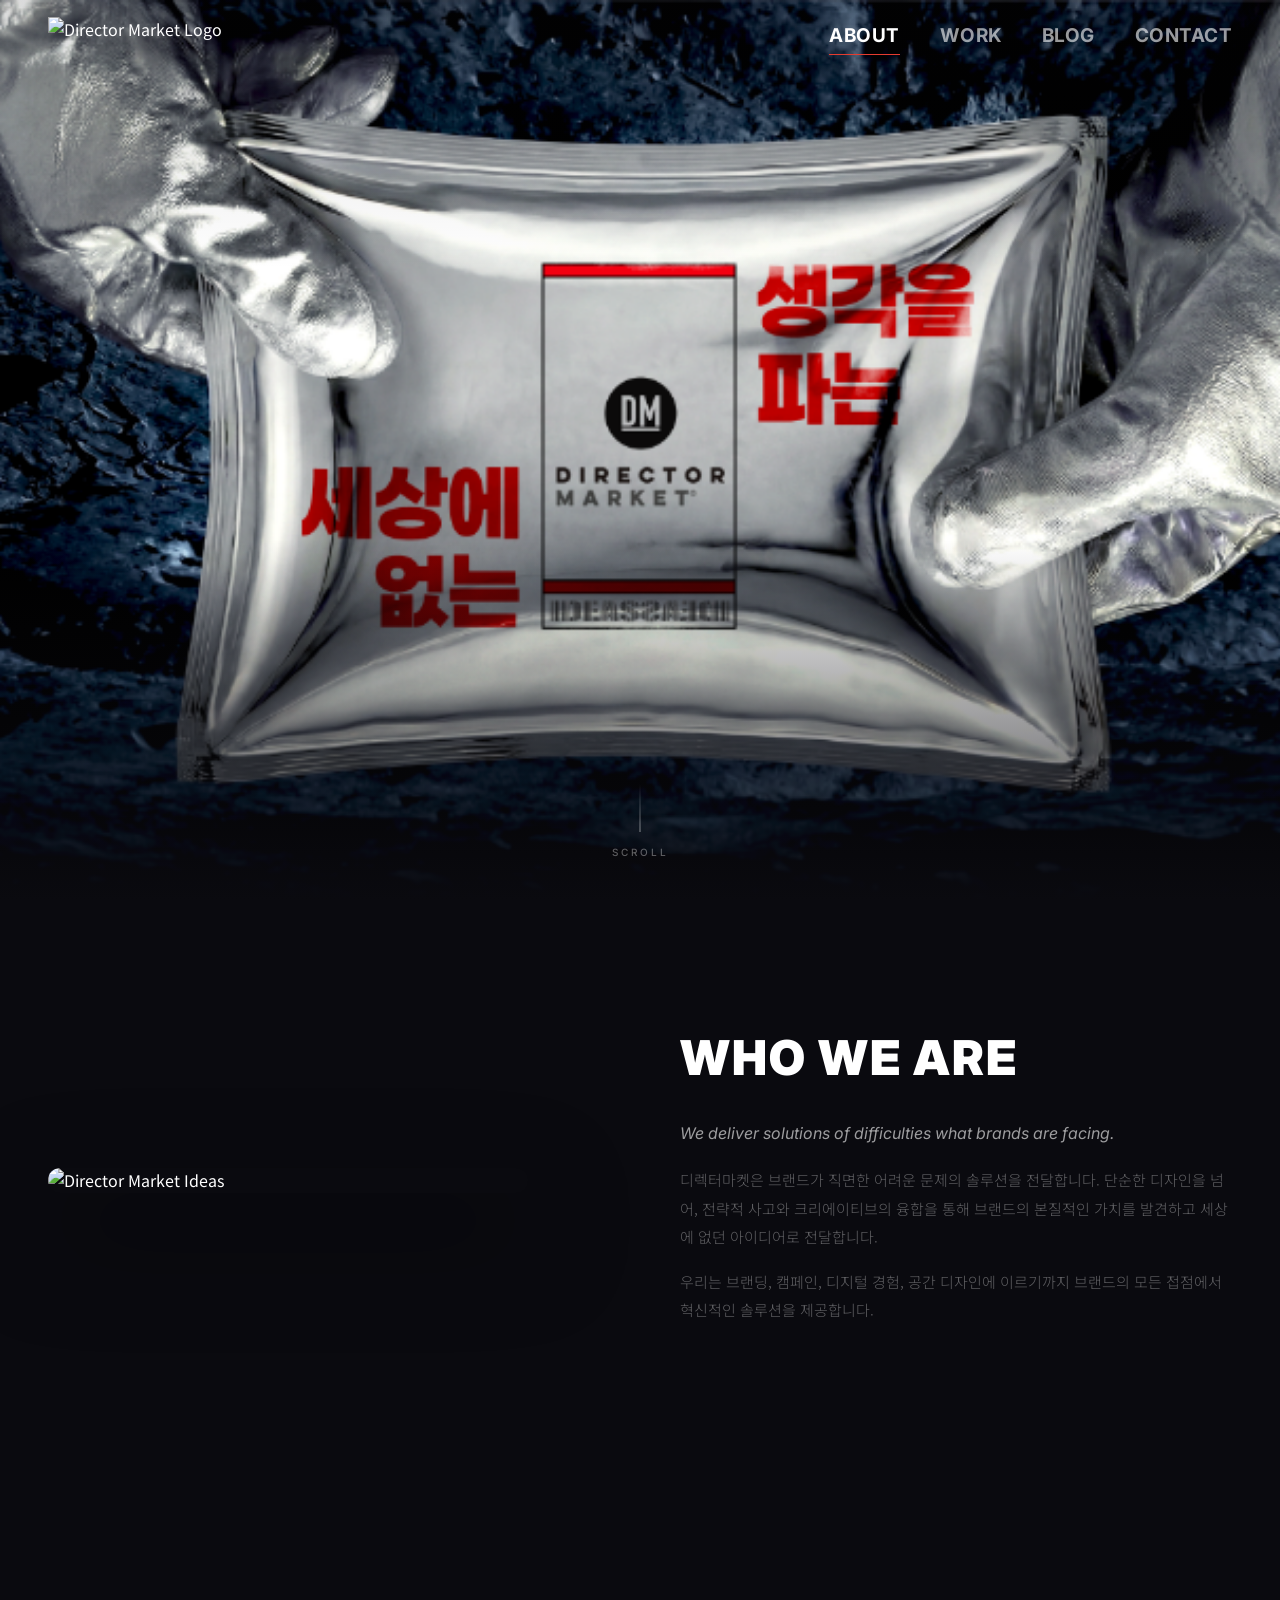
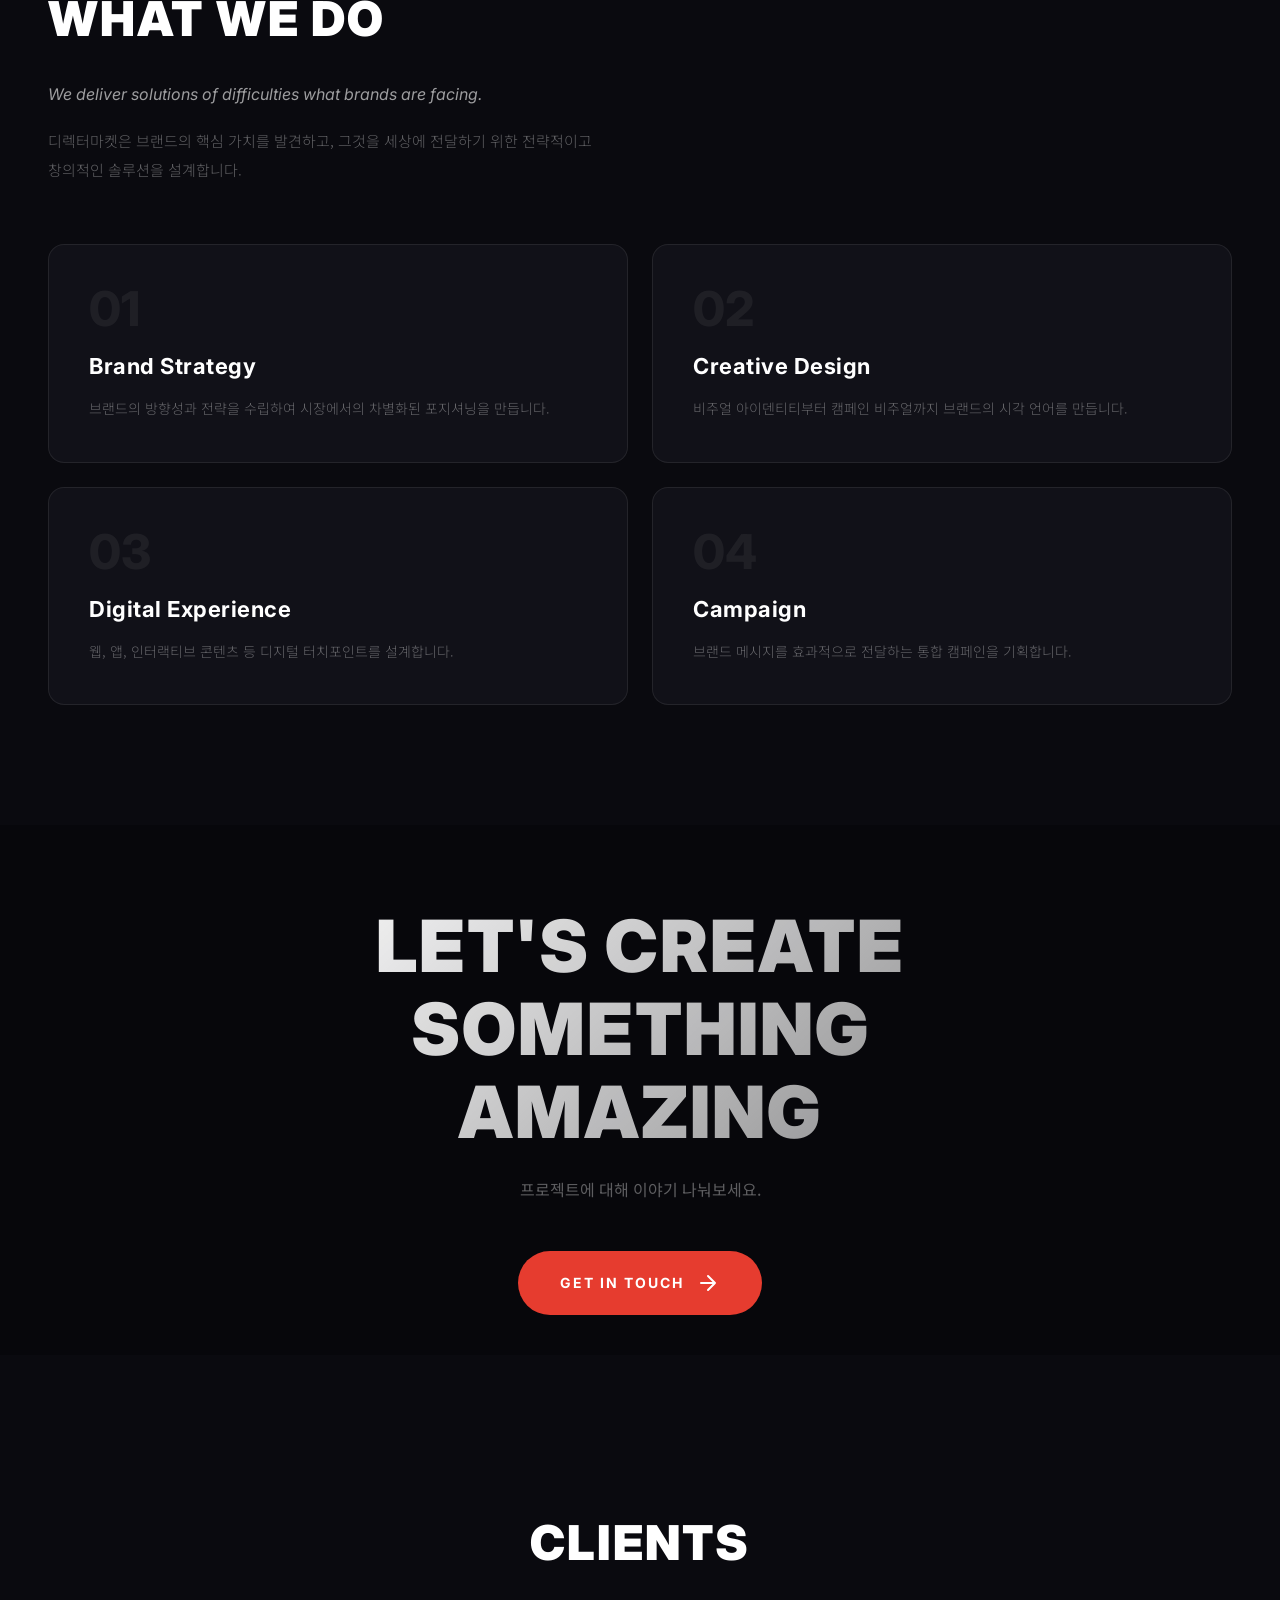
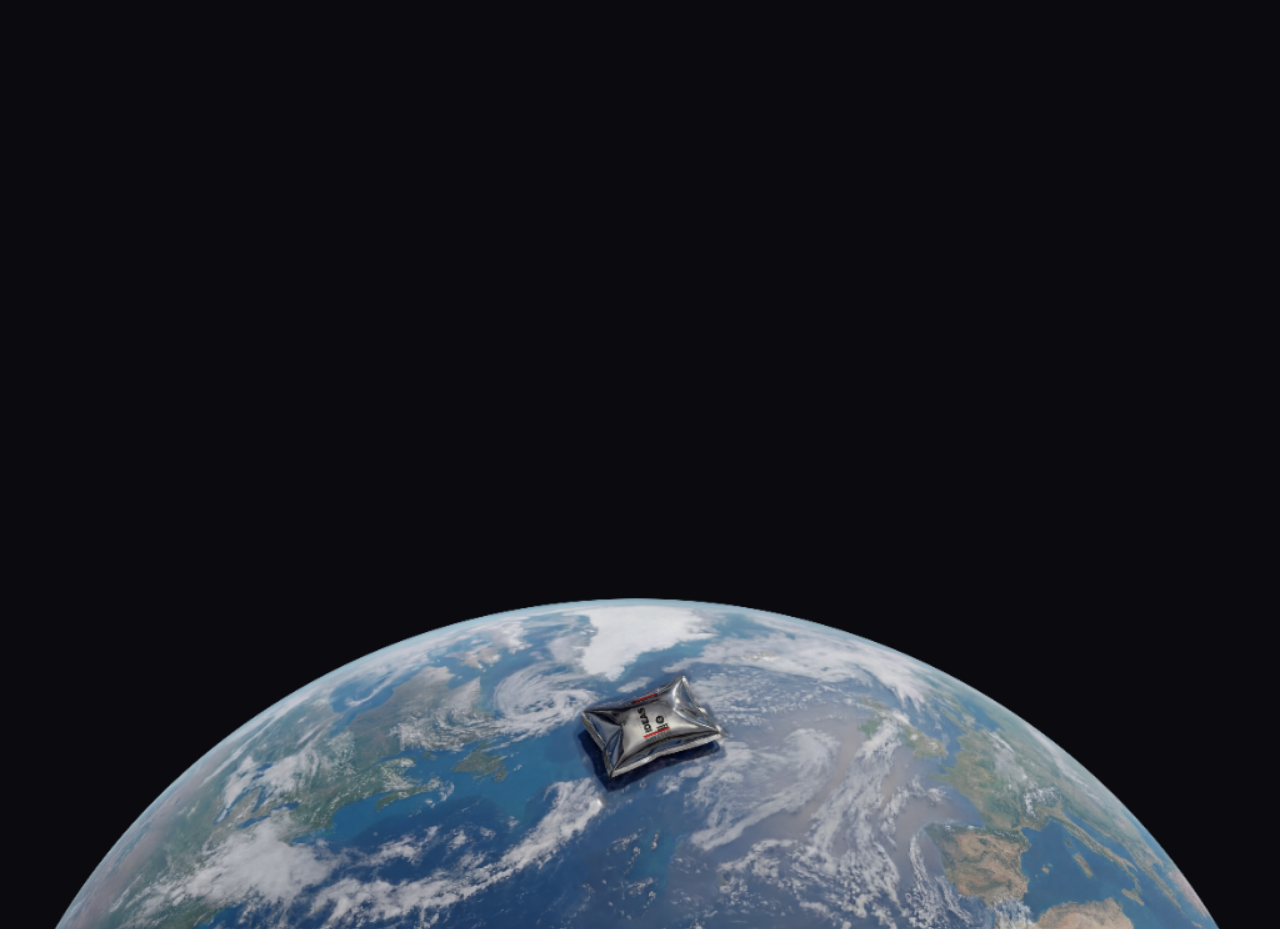
==== index.html @ 4e3499e6 "CLIENTS: 새 로고 세트 25개로 교체 (투명 PNG) 전달받은 5x5 그리드 컴포지트 이미지를 개별 투명 PNG 25장으로 분리해서 img/clients/v2/ 에 추가. " ====
<!DOCTYPE html>
<html lang="ko">

<head>
    <meta charset="UTF-8">
    <meta name="viewport" content="width=device-width, initial-scale=1.0">
    <title>DIRECTOR MARKET — 세상에 없는 생각을 파는 곳</title>
    <meta name="description"
        content="디렉터마켓은 브랜드가 직면한 어려운 문제의 솔루션을 전달합니다. We deliver solutions of difficulties what brands are facing.">
    <link rel="preconnect" href="https://fonts.googleapis.com">
    <link rel="preconnect" href="https://fonts.gstatic.com" crossorigin>
    <link
        href="https://fonts.googleapis.com/css2?family=Inter:wght@300;400;500;600;700;800;900&family=Noto+Sans+KR:wght@300;400;500;600;700;800;900&display=swap"
        rel="stylesheet">
    <link rel="stylesheet" href="style.css?v=1.1">
</head>

<body>

    <!-- Navigation -->
    <nav class="nav" id="nav">
        <div class="nav-inner">
            <a href="index.html" class="nav-logo">
                <img src="img/logo_white.png" alt="Director Market Logo" class="nav-logo-img">
            </a>
            <div class="nav-links">
                <a href="index.html#hero" class="nav-link active">ABOUT</a>
                <a href="work.html" class="nav-link">WORK</a>
                <a href="index.html#blog" class="nav-link">BLOG</a>
                <a href="contact.html" class="nav-link cta-link">CONTACT</a>
            </div>
        </div>
    </nav>



    <!-- Hero Section -->
    <section class="hero" id="hero">
        <div class="hero-bg">
            <img src="img/hero-bg.png" alt="Director Market KV" class="hero-img">
        </div>
        <div class="hero-overlay"></div>
        <div class="hero-scroll-indicator">
            <div class="scroll-line"></div>
            <span class="scroll-text">SCROLL</span>
        </div>
    </section>

    <!-- WHO WE ARE Section -->
    <section class="section section-about" id="about">
        <div class="about-grid">
            <div class="about-visual" data-aos="fade-right">
                <img src="img/idea-planet.jpeg" alt="Director Market Ideas" class="about-img floating">
            </div>
            <div class="about-content" data-aos="fade-left">
                <h2 class="section-title">WHO WE ARE</h2>
                <p class="section-lead">We deliver solutions of difficulties what brands are facing.</p>
                <p class="section-body">
                    디렉터마켓은 브랜드가 직면한 어려운 문제의 솔루션을 전달합니다.
                    단순한 디자인을 넘어, 전략적 사고와 크리에이티브의 융합을 통해
                    브랜드의 본질적인 가치를 발견하고 세상에 없던 아이디어로 전달합니다.
                </p>
                <p class="section-body">
                    우리는 브랜딩, 캠페인, 디지털 경험, 공간 디자인에 이르기까지
                    브랜드의 모든 접점에서 혁신적인 솔루션을 제공합니다.
                </p>
            </div>
        </div>
    </section>

    <!-- WHAT WE DO Section -->
    <section class="section section-services" id="works">
        <div class="services-container">
            <h2 class="section-title" data-aos="fade-up">WHAT WE DO</h2>
            <p class="section-lead" data-aos="fade-up" data-aos-delay="100">We deliver solutions of difficulties what
                brands are facing.</p>
            <p class="section-body" data-aos="fade-up" data-aos-delay="200">
                디렉터마켓은 브랜드의 핵심 가치를 발견하고, 그것을 세상에 전달하기 위한
                전략적이고 창의적인 솔루션을 설계합니다.
            </p>

            <div class="services-grid" data-aos="fade-up" data-aos-delay="300">
                <div class="service-card">
                    <div class="service-number">01</div>
                    <h3 class="service-title">Brand Strategy</h3>
                    <p class="service-desc">브랜드의 방향성과 전략을 수립하여 시장에서의 차별화된 포지셔닝을 만듭니다.</p>
                </div>
                <div class="service-card">
                    <div class="service-number">02</div>
                    <h3 class="service-title">Creative Design</h3>
                    <p class="service-desc">비주얼 아이덴티티부터 캠페인 비주얼까지 브랜드의 시각 언어를 만듭니다.</p>
                </div>
                <div class="service-card">
                    <div class="service-number">03</div>
                    <h3 class="service-title">Digital Experience</h3>
                    <p class="service-desc">웹, 앱, 인터랙티브 콘텐츠 등 디지털 터치포인트를 설계합니다.</p>
                </div>
                <div class="service-card">
                    <div class="service-number">04</div>
                    <h3 class="service-title">Campaign</h3>
                    <p class="service-desc">브랜드 메시지를 효과적으로 전달하는 통합 캠페인을 기획합니다.</p>
                </div>
            </div>
        </div>
    </section>

    <!-- Contact Section -->
    <section class="section section-contact" id="contact">
        <div class="contact-container" data-aos="fade-up">
            <h2 class="contact-title">LET'S CREATE<br>SOMETHING<br>AMAZING</h2>
            <p class="contact-desc">프로젝트에 대해 이야기 나눠보세요.</p>
            <a href="mailto:hello@directormarket.com" class="contact-btn">
                <span>GET IN TOUCH</span>
                <svg width="24" height="24" viewBox="0 0 24 24" fill="none">
                    <path d="M5 12H19M19 12L12 5M19 12L12 19" stroke="currentColor" stroke-width="2"
                        stroke-linecap="round" stroke-linejoin="round" />
                </svg>
            </a>
        </div>
    </section>

    <!-- CLIENTS Section -->
    <section class="section section-clients" id="clients">
        <div class="clients-container">
            <h2 class="section-title" data-aos="fade-up">CLIENTS</h2>
            <div class="clients-floating-wrap">
                <!-- Row 1 -->
                <div class="client-logo-float logo-gov-kr" data-parallax="0.1"><img src="img/clients/v2/gov-kr.png" alt="대한민국정부"></div>
                <div class="client-logo-float logo-kumho" data-parallax="0.15"><img src="img/clients/v2/kumho.png" alt="KUMHO TIRE"></div>
                <div class="client-logo-float logo-yuhan" data-parallax="0.08"><img src="img/clients/v2/yuhan.png" alt="유한양행"></div>
                <div class="client-logo-float logo-gyeonggi" data-parallax="0.12"><img src="img/clients/v2/gyeonggi.png" alt="경기도"></div>
                <div class="client-logo-float logo-siheung" data-parallax="0.13"><img src="img/clients/v2/siheung.png" alt="시흥"></div>

                <!-- Row 2 -->
                <div class="client-logo-float logo-whiteora" data-parallax="0.12"><img src="img/clients/v2/whiteora.png" alt="whiteORA"></div>
                <div class="client-logo-float logo-hyundai" data-parallax="0.2"><img src="img/clients/v2/hyundai.png" alt="HYUNDAI"></div>
                <div class="client-logo-float logo-shinhan" data-parallax="0.05"><img src="img/clients/v2/shinhan.png" alt="신한카드"></div>
                <div class="client-logo-float logo-kt" data-parallax="0.11"><img src="img/clients/v2/kt.png" alt="kt"></div>
                <div class="client-logo-float logo-unicef" data-parallax="0.1"><img src="img/clients/v2/unicef.png" alt="unicef"></div>

                <!-- Row 3 -->
                <div class="client-logo-float logo-samsung" data-parallax="0.12"><img src="img/clients/v2/samsung.png" alt="SAMSUNG"></div>
                <div class="client-logo-float logo-cgv" data-parallax="0.14"><img src="img/clients/v2/cgv.png" alt="CGV"></div>
                <div class="client-logo-float logo-hancom" data-parallax="0.15"><img src="img/clients/v2/hancom.png" alt="HANCOM"></div>
                <div class="client-logo-float logo-incheon" data-parallax="0.15"><img src="img/clients/v2/incheon.png" alt="인천광역시"></div>
                <div class="client-logo-float logo-kb" data-parallax="0.07"><img src="img/clients/v2/kb.png" alt="KB Kookmin Card"></div>

                <!-- Row 4 -->
                <div class="client-logo-float logo-cocacola" data-parallax="0.1"><img src="img/clients/v2/cocacola.png" alt="Coca-Cola"></div>
                <div class="client-logo-float logo-donggubat" data-parallax="0.13"><img src="img/clients/v2/donggubat.png" alt="동구밭"></div>
                <div class="client-logo-float logo-lineagem" data-parallax="0.12"><img src="img/clients/v2/lineagem.png" alt="Lineage M"></div>
                <div class="client-logo-float logo-asiana" data-parallax="0.18"><img src="img/clients/v2/asiana.png" alt="ASIANA AIRLINES"></div>
                <div class="client-logo-float logo-skt" data-parallax="0.16"><img src="img/clients/v2/sktelecom.png" alt="SK telecom"></div>

                <!-- Row 5 -->
                <div class="client-logo-float logo-kobaco" data-parallax="0.09"><img src="img/clients/v2/kobaco.png" alt="kobaco"></div>
                <div class="client-logo-float logo-laneige" data-parallax="0.05"><img src="img/clients/v2/laneige.png" alt="LANEIGE"></div>
                <div class="client-logo-float logo-ahc" data-parallax="0.1"><img src="img/clients/v2/ahc.png" alt="AHC"></div>
                <div class="client-logo-float logo-pyeongchang" data-parallax="0.15"><img src="img/clients/v2/pyeongchang.png" alt="PyeongChang 2018"></div>
                <div class="client-logo-float logo-iseoulu" data-parallax="0.1"><img src="img/clients/v2/iseoulu.png" alt="I SEOUL U"></div>
            </div>
        </div>
    </section>

    <!-- Bottom Visual Section -->
    <section class="section section-bottom-visual">
        <div class="bottom-visual-container">
            <img src="img/earth-pack.png" alt="Earth Pack" class="bottom-visual-img" data-aos="fade-up">
        </div>
    </section>

    <script src="app.js"></script>
</body>

</html>
---- style.css ----
/* =========================================
   DIRECTOR MARKET — Dark Cosmic Theme
   ========================================= */

/* Use Vitro Core font (System + CDN fallback) */
@font-face {
    font-family: 'Vitro Core';
    src: url('https://cdn.jsdelivr.net/gh/projectnoonnu/noonfonts_20-10-21@1.0/Vitro_core.woff') format('woff');
    font-weight: normal;
    font-style: normal;
}

/* --- Reset & Base --- */
*,
*::before,
*::after {
    margin: 0;
    padding: 0;
    box-sizing: border-box;
}

:root {
    --color-bg: #0a0a0f;
    --color-bg-deep: #050508;
    --color-surface: #111118;
    --color-surface-alt: #1a1a24;
    --color-text: #ffffff;
    --color-text-muted: rgba(255, 255, 255, 0.6);
    --color-text-dim: rgba(255, 255, 255, 0.35);
    --color-accent: #e63c2f;
    --color-accent-light: #ff5545;
    --color-border: rgba(255, 255, 255, 0.08);
    --font-en: 'Inter', -apple-system, sans-serif;
    --font-ko: 'Noto Sans KR', -apple-system, sans-serif;
    --font-vitro: 'Vitro Core', 'VITRO CORE', '비트로 코어', sans-serif;
    --ease-out: cubic-bezier(0.16, 1, 0.3, 1);
    --ease-smooth: cubic-bezier(0.4, 0, 0.2, 1);
}

html {
    scroll-behavior: smooth;
    font-size: 16px;
    -webkit-font-smoothing: antialiased;
    -moz-osx-font-smoothing: grayscale;
}

body {
    font-family: var(--font-ko);
    background: var(--color-bg);
    /* Restored original background color */
    color: var(--color-text);
    overflow-x: hidden;
    overscroll-behavior: none;
    line-height: 1.6;
}

.solar-system-base-bg {
    position: fixed;
    inset: 0;
    background: var(--color-bg);
    z-index: 1;
    /* Lowest background layer */
    pointer-events: none;
}

a {
    color: inherit;
    text-decoration: none;
}

img {
    max-width: 100%;
    display: block;
}

/* --- Navigation --- */
.nav {
    position: fixed;
    top: 0;
    left: 0;
    right: 0;
    z-index: 1000;
    padding: 0 48px;
    height: 72px;
    display: flex;
    align-items: center;
    transition: background 0.4s var(--ease-smooth), backdrop-filter 0.4s;
}

.nav.scrolled {
    background: transparent;
    backdrop-filter: none;
    -webkit-backdrop-filter: none;
    border-bottom: none;
}

.nav-inner {
    display: flex;
    align-items: center;
    justify-content: space-between;
    width: 100%;
    max-width: 1440px;
    margin: 0 auto;
}

.nav-logo {
    display: flex;
    align-items: center;
    gap: 10px;
    z-index: 10;
}

.nav-logo-img {
    height: 38px;
    width: auto;
}

/* --- Logo Shared Styles --- */
.logo {
    display: flex;
    flex-direction: column;
    /* Vertical stack for centering */
    align-items: center;
    gap: 16px;
    text-decoration: none;
    color: white !important;
}

.logo-circle {
    width: 32px;
    height: 32px;
    border: 2px solid #ffffff;
    border-radius: 50%;
    display: flex;
    align-items: center;
    justify-content: center;
    font-family: var(--font-en);
    font-weight: 900;
    font-size: 14px;
    line-height: 1;
}

.logo-text {
    display: flex;
    flex-direction: column;
    align-items: center;
    /* Center lines within columns */
    justify-content: center;
    line-height: 1.1;
    text-align: center;
    /* Ensure text alignment is centered */
}

.logo-line {
    font-family: var(--font-en);
    font-weight: 900;
    font-size: 14px;
    letter-spacing: 1px;
    text-transform: uppercase;
}

.nav-links {
    display: flex;
    align-items: center;
    gap: 40px;
}

.nav-link {
    font-family: 'Termina', var(--font-en);
    font-weight: 700;
    font-size: 19px;
    letter-spacing: 0.5px;
    color: var(--color-text-muted);
    transition: color 0.3s;
    position: relative;
    z-index: 10;
}

.nav-link:hover,
.nav-link.active {
    color: var(--color-text);
}

.nav-link::after {
    content: '';
    position: absolute;
    bottom: -4px;
    left: 0;
    width: 0;
    height: 1px;
    background: var(--color-accent);
    transition: width 0.3s var(--ease-out);
}

.nav-link:hover::after,
.nav-link.active::after {
    width: 100%;
}

/* cta-link styling */
.nav-link.cta-link:hover {
    color: var(--color-accent-light);
}



.nav-lang {
    font-family: var(--font-ko);
    font-size: 13px;
    color: var(--color-text-dim);
    background: rgba(255, 255, 255, 0.06);
    border: 1px solid rgba(255, 255, 255, 0.1);
    padding: 6px 14px;
    border-radius: 100px;
    cursor: pointer;
    transition: all 0.3s;
}

.nav-lang:hover {
    background: rgba(255, 255, 255, 0.1);
    color: var(--color-text);
}

.nav-hamburger {
    display: none;
    flex-direction: column;
    gap: 5px;
    background: none;
    border: none;
    cursor: pointer;
    z-index: 10;
    padding: 4px;
}

.nav-hamburger span {
    width: 24px;
    height: 2px;
    background: white;
    transition: all 0.3s;
    border-radius: 2px;
}

.mobile-menu {
    display: none;
    position: fixed;
    top: 0;
    left: 0;
    right: 0;
    bottom: 0;
    background: rgba(10, 10, 15, 0.96);
    z-index: 999;
    flex-direction: column;
    justify-content: center;
    align-items: center;
    gap: 40px;
    opacity: 0;
    pointer-events: none;
    transition: opacity 0.4s;
}

.mobile-menu.active {
    opacity: 1;
    pointer-events: all;
}

.mobile-link {
    font-family: var(--font-en);
    font-size: 32px;
    font-weight: 600;
    letter-spacing: 2px;
    color: var(--color-text-muted);
    transition: color 0.3s;
}

.mobile-link:hover {
    color: var(--color-accent);
}

/* --- Hero Section --- */
.hero {
    position: relative;
    z-index: 10;
    width: 100%;
    height: 100vh;
    min-height: 700px;
    display: flex;
    align-items: center;
    justify-content: center;
    overflow: hidden;
}

.hero-bg {
    position: absolute;
    inset: 0;
    z-index: 1;
}

.hero-img {
    width: 100%;
    height: 100%;
    object-fit: cover;
    object-position: center;
}

.hero-overlay {
    position: absolute;
    inset: 0;
    z-index: 2;
    background: linear-gradient(180deg,
            rgba(10, 10, 15, 0.15) 0%,
            rgba(10, 10, 15, 0.0) 30%,
            rgba(10, 10, 15, 0.0) 60%,
            rgba(10, 10, 15, 0.6) 90%,
            rgba(10, 10, 15, 1) 100%);
}

.hero-content {
    position: relative;
    z-index: 10;
    z-index: 3;
    text-align: center;
    padding: 0 24px;
}

.hero-tagline {
    display: flex;
    flex-direction: column;
    align-items: center;
    gap: 8px;
}

.hero-tag-row {
    display: flex;
    align-items: center;
    gap: 16px;
}

.hero-ko {
    font-family: var(--font-ko);
    font-weight: 900;
    color: white;
    text-shadow: 0 2px 40px rgba(0, 0, 0, 0.5);
}

.hero-ko-large {
    font-size: clamp(48px, 8vw, 96px);
    letter-spacing: -2px;
}

.hero-vertical-text {
    display: flex;
    flex-direction: column;
    align-items: center;
    gap: 2px;
}

.hero-label {
    font-family: var(--font-en);
    font-size: 9px;
    font-weight: 600;
    letter-spacing: 4px;
    color: var(--color-accent);
    text-transform: uppercase;
}

.hero-en-large {
    font-family: var(--font-en);
    font-weight: 900;
    font-size: clamp(32px, 5vw, 64px);
    letter-spacing: 4px;
    color: white;
    line-height: 1;
}

.hero-brand-box {
    display: flex;
    flex-direction: column;
    align-items: center;
    padding: 8px 16px;
    border: 1px solid rgba(255, 255, 255, 0.2);
    border-radius: 4px;
    gap: 2px;
}

.hero-brand-dm {
    font-family: var(--font-en);
    font-weight: 900;
    font-size: 16px;
    color: var(--color-accent);
}

.hero-brand-sub {
    font-family: var(--font-en);
    font-weight: 500;
    font-size: 8px;
    letter-spacing: 4px;
    color: var(--color-text-dim);
}

.hero-brand-name {
    font-family: var(--font-en);
    font-weight: 700;
    font-size: 10px;
    letter-spacing: 3px;
    color: var(--color-text-muted);
}

.hero-scroll-indicator {
    position: absolute;
    bottom: 40px;
    left: 50%;
    transform: translateX(-50%);
    z-index: 3;
    display: flex;
    flex-direction: column;
    align-items: center;
    gap: 12px;
}

.scroll-line {
    width: 1px;
    height: 48px;
    background: linear-gradient(180deg, transparent, rgba(255, 255, 255, 0.5));
    animation: scrollPulse 2s infinite;
}

@keyframes scrollPulse {

    0%,
    100% {
        opacity: 0.3;
        transform: scaleY(0.7);
    }

    50% {
        opacity: 1;
        transform: scaleY(1);
    }
}

.scroll-text {
    font-family: var(--font-en);
    font-size: 10px;
    font-weight: 500;
    letter-spacing: 3px;
    color: var(--color-text-dim);
}

/* --- Sections Common --- */
.section {
    position: relative;
    z-index: 10;
    padding: 120px 48px;
    z-index: 10;
    /* Content layer */
}

.section-title {
    font-family: var(--font-en);
    font-weight: 900;
    font-size: clamp(32px, 4vw, 48px);
    letter-spacing: 2px;
    margin-bottom: 24px;
    color: white;
}

.section-lead {
    font-family: var(--font-en);
    font-weight: 400;
    font-size: 16px;
    color: var(--color-text-muted);
    margin-bottom: 20px;
    font-style: italic;
}

.section-body {
    font-family: var(--font-ko);
    font-weight: 300;
    font-size: 15px;
    color: var(--color-text-dim);
    line-height: 1.9;
    max-width: 560px;
    margin-bottom: 16px;
}

/* --- About Section --- */
.section-about {
    background: transparent;
    overflow: hidden;
}

.about-grid {
    max-width: 1200px;
    margin: 0 auto;
    display: grid;
    grid-template-columns: 1fr 1fr;
    gap: 80px;
    align-items: center;
}

.about-visual {
    position: relative;
    z-index: 10;
}

.about-img {
    width: 100%;
    max-width: 480px;
    border-radius: 12px;
    box-shadow: 0 40px 100px rgba(0, 0, 0, 0.6);
}

.floating {
    animation: float 6s ease-in-out infinite;
}

@keyframes float {

    0%,
    100% {
        transform: translateY(0px) rotate(0deg);
    }

    50% {
        transform: translateY(-20px) rotate(1deg);
    }
}

/* --- Contact Page Specific --- */
@keyframes zero-gravity {
    0% {
        transform: translate(0, 0) rotate(0deg);
    }

    25% {
        transform: translate(-4px, -12px) rotate(-4deg);
    }

    50% {
        transform: translate(3px, 8px) rotate(3deg);
    }

    75% {
        transform: translate(-2px, -6px) rotate(-2deg);
    }

    100% {
        transform: translate(6px, 4px) rotate(2deg);
    }
}

.contact-main-title {
    font-family: 'Inter', sans-serif;
    font-weight: 900;
    font-size: clamp(21.6px, 3.6vw, 37.8px);
    /* 10% reduced from base */
    letter-spacing: clamp(4.5px, 0.9vw, 13.5px);
    /* 50% reduced from previous clamp(9px, 1.8vw, 27px) */
    color: #ffffff;
    text-transform: uppercase;
    user-select: none;
    text-indent: 6.75px;
    /* 50% reduced from previous 13.5px */
    display: inline-flex;
    justify-content: center;
    align-items: center;
    gap: 0;
}

.contact-main-title span {
    display: inline-block;
    animation-name: zero-gravity;
    animation-duration: 6s;
    animation-timing-function: ease-in-out;
    animation-iteration-count: infinite;
    animation-direction: alternate;
}

.map-iframe {
    width: 100%;
    height: 100%;
    border: 0;
    filter: invert(90%) hue-rotate(180deg) brightness(0.8) contrast(1.2);
    border-radius: 12px;
}

/* --- Services Section --- */
.section-services {
    background: transparent;
}

.services-container {
    max-width: 1200px;
    margin: 0 auto;
}

.services-grid {
    display: grid;
    grid-template-columns: repeat(2, 1fr);
    gap: 24px;
    margin-top: 60px;
}

.service-card {
    background: var(--color-surface);
    border: 1px solid var(--color-border);
    border-radius: 16px;
    padding: 40px;
    transition: all 0.4s var(--ease-out);
    position: relative;
    z-index: 10;
    overflow: hidden;
}

.service-card::before {
    content: '';
    position: absolute;
    top: 0;
    left: 0;
    width: 4px;
    height: 0;
    background: var(--color-accent);
    transition: height 0.4s var(--ease-out);
    border-radius: 0 0 4px 0;
}

.service-card:hover {
    border-color: rgba(230, 60, 47, 0.3);
    transform: translateY(-4px);
    box-shadow: 0 20px 60px rgba(0, 0, 0, 0.4);
}

.service-card:hover::before {
    height: 100%;
}

.service-number {
    font-family: var(--font-en);
    font-weight: 800;
    font-size: 48px;
    color: rgba(255, 255, 255, 0.06);
    margin-bottom: 16px;
    line-height: 1;
}

.service-title {
    font-family: var(--font-en);
    font-weight: 700;
    font-size: 22px;
    letter-spacing: 0.5px;
    margin-bottom: 12px;
    color: white;
}

.service-desc {
    font-family: var(--font-ko);
    font-weight: 300;
    font-size: 14px;
    color: var(--color-text-dim);
    line-height: 1.8;
}

/* --- Clients Section --- */
.section-clients {
    background: transparent;
    text-align: center;
    padding-top: 150px;
    padding-bottom: 0;
    margin-bottom: -350px;
    position: relative;
    z-index: 20;
    overflow: visible; /* 하단 구석 로고들이 잘리지 않도록 visible로 변경 */
}


.clients-container {
    width: 100%;
    max-width: 100%; /* 화면 전체 너비 사용 */
    margin: 0 auto;
    position: relative;
    z-index: 2;
    padding: 0 5%; /* 양옆 최소 여백 확보 */
}


.clients-floating-wrap {
    perspective: 1000px;
    display: grid;
    grid-template-columns: repeat(5, 1fr);
    grid-auto-rows: min-content;
    gap: 40px 0;
    max-width: 1200px;
    margin: 40px auto 200px;
    padding: 0 40px;
    justify-items: center;
    align-items: center;
}

.client-logo-float {
    position: relative;
    display: flex;
    align-items: center;
    justify-content: center;
    width: 200px;
    height: 100px;
    opacity: 0;
    transform: translateY(80px) scale(0.8);
    transition: opacity 0.8s var(--ease-out), transform 0.8s var(--ease-out);
    will-change: transform, opacity;
}


/* Removed individual absolute coordinates to support Grid Layout */



/* Base floating animation will be re-enabled after emergence in JS */
/* Independent floating animations for organic movement */
.client-logo-float.emerged:nth-child(3n+1) img {
    animation: float-vertical 4.5s ease-in-out infinite;
    animation-delay: -1.5s;
}

.client-logo-float.emerged:nth-child(3n+2) img {
    animation: float-diagonal 6s ease-in-out infinite;
    animation-delay: -3.2s;
}

.client-logo-float.emerged:nth-child(3n) img {
    animation: float-elliptical 5.2s ease-in-out infinite;
    animation-delay: -0.8s;
}

/* Stagger durations slightly further for even/odd within subsets */
.client-logo-float.emerged:nth-child(even) img {
    animation-duration: calc(animation-duration + 0.8s) !important;
}

.client-logo-float img {
    max-width: 180px;
    max-height: 90px;
    object-fit: contain;
    filter: drop-shadow(0 0 8px rgba(255,255,255,0.4));
    opacity: 0.75;
    transition: all 0.4s ease;
}

.inquiry-planet img {
    width: 100%;
    height: 100%;
    object-fit: contain;
    border-radius: 50%;
    background: transparent;
    mix-blend-mode: screen; /* Remove black background and blend with space */
    transition: filter 0.5s ease; /* Smooth lighting transition */
}

/* Initial brightness states for Interactive Lighting */
.inquiry-planet-left img {
    filter: brightness(1.2);
}

.inquiry-planet-right img {
    filter: brightness(0.3);
}

/* v2 logo tiles share a uniform 232x139 aspect, so size overrides are consolidated above. */



.client-logo-float:hover img {
    filter: grayscale(0) brightness(1);
    opacity: 1;
}

@keyframes float-vertical {
    0%, 100% { transform: translateY(0); }
    50% { transform: translateY(-18px); }
}

@keyframes float-diagonal {
    0%, 100% { transform: translate(0, 0); }
    50% { transform: translate(8px, -15px); }
}

@keyframes float-elliptical {
    0%, 100% { transform: translate(0, 0); }
    25% { transform: translate(6px, -10px); }
    50% { transform: translate(0, -20px); }
    75% { transform: translate(-6px, -10px); }
}


/* --- Contact Section --- */
.section-contact {
    background: rgba(5, 5, 8, 0.5);
    text-align: center;
    padding: 80px 48px 40px;
}

.contact-container {
    max-width: 800px;
    margin: 0 auto;
}

.contact-title {
    font-family: var(--font-en);
    font-weight: 900;
    font-size: clamp(40px, 6vw, 72px);
    letter-spacing: 2px;
    line-height: 1.15;
    margin-bottom: 24px;
    background: linear-gradient(135deg, #fff 0%, rgba(255, 255, 255, 0.5) 100%);
    -webkit-background-clip: text;
    -webkit-text-fill-color: transparent;
    background-clip: text;
}

.contact-desc {
    font-family: var(--font-ko);
    font-size: 16px;
    color: var(--color-text-dim);
    margin-bottom: 48px;
}

.contact-btn {
    display: inline-flex;
    align-items: center;
    gap: 12px;
    font-family: var(--font-en);
    font-weight: 700;
    font-size: 14px;
    letter-spacing: 2px;
    color: white;
    background: var(--color-accent);
    padding: 18px 40px;
    border-radius: 100px;
    transition: all 0.4s var(--ease-out);
    border: 2px solid transparent;
}

.contact-btn:hover {
    background: transparent;
    border-color: var(--color-accent);
    color: var(--color-accent-light);
    transform: scale(1.04);
    box-shadow: 0 0 40px rgba(230, 60, 47, 0.2);
}

.contact-btn svg {
    transition: transform 0.3s;
}

.contact-btn:hover svg {
    transform: translateX(4px);
}

/* --- Footer --- */
.footer {
    position: relative;
    z-index: 10;
    display: flex;
    flex-direction: column;
    align-items: center;
    justify-content: center;
    /* Changed from flex-end */
    overflow: hidden;
    padding: 60px 0;
    /* Changed from 400px min-height to content-based padding */
    z-index: 10;
    /* Content layer */
}

.footer-earth {
    position: absolute;
    inset: 0;
    z-index: 1;
}

.footer-earth-img {
    width: 100%;
    height: 100%;
    object-fit: cover;
    object-position: center bottom;
    opacity: 0.5;
}

.footer-container {
    position: relative;
    z-index: 10;
    z-index: 2;
    display: flex;
    flex-direction: column;
    align-items: center;
    gap: 32px;
    text-align: center;
}

.footer-nav {
    display: flex;
    justify-content: center;
    gap: 40px;
    margin-bottom: 8px;
}

.footer-nav a {
    font-family: var(--font-en);
    font-size: 13px;
    font-weight: 700;
    color: #fff;
    text-decoration: none;
    letter-spacing: 2px;
    transition: color 0.3s;
}

.footer-nav a:hover {
    color: var(--color-accent);
}

.footer-bottom {
    text-align: center;
    margin-top: 24px;
    padding-top: 24px;
    border-top: 1px solid rgba(255, 255, 255, 0.1);
    width: 100%;
}

.footer-bottom p {
    font-family: var(--font-en);
    font-size: 11px;
    color: var(--color-text-dim);
    letter-spacing: 1px;
}

/* --- Scroll Animations --- */
[data-aos] {
    opacity: 0;
    transform: translateY(40px);
    transition: opacity 0.8s var(--ease-out), transform 0.8s var(--ease-out);
}

[data-aos="fade-right"] {
    transform: translateX(-40px);
}

[data-aos="fade-left"] {
    transform: translateX(40px);
}

[data-aos].aos-animate {
    opacity: 1;
    transform: translate(0, 0);
}

/* --- Particles Background --- */
.particles-canvas {
    position: fixed;
    top: 0;
    left: 0;
    width: 100%;
    height: 100%;
    pointer-events: none;
    z-index: 3;
    /* Above orbits, below overlay */
}

/* --- Bottom Visual Section --- */
.section-bottom-visual {
    padding: 0 0 0 0;
    width: 100%;
    margin-top: 50px;
    margin-bottom: 0px;
    position: relative;
    z-index: 1; /* 로고보다 뒤에 오도록 z-index 설정 */
}


.bottom-visual-container {
    width: 100%;
    max-width: 100%;
    margin: 0 auto;
    text-align: center;
    /* Ensure old browsers clip correctly, stopping scroll height expansion */
    overflow: hidden;

    height: 31vw;
    margin-bottom: 0;

    will-change: transform;
}

.bottom-visual-img {
    width: 100%;
    max-width: 100%;
    height: auto;
    display: block;
    margin: 0;
}

/* --- Responsive --- */
@media (max-width: 1024px) {
    .section {
        padding: 80px 32px;
    }

    .about-grid {
        grid-template-columns: 1fr;
        gap: 48px;
    }

    .about-visual {
        order: -1;
        text-align: center;
    }

    .about-img {
        margin: 0 auto;
    }

    .services-grid {
        grid-template-columns: 1fr;
    }

    .clients-grid {
        grid-template-columns: repeat(4, 1fr);
    }
}

@media (max-width: 768px) {
    .nav {
        padding: 0 24px;
    }

    .nav-links {
        display: none;
    }

    .nav-hamburger {
        display: flex;
    }

    .mobile-menu {
        display: flex;
    }

    .hero-tag-row {
        gap: 8px;
    }

    .hero-ko-large {
        font-size: clamp(32px, 10vw, 56px);
    }

    .hero-en-large {
        font-size: clamp(24px, 7vw, 40px);
    }

    .section {
        padding: 64px 20px;
    }

    .section-title {
        font-size: 28px;
    }

    .clients-grid {
        grid-template-columns: repeat(3, 1fr);
    }

    .section-contact {
        padding: 100px 20px;
    }

    .contact-title {
        font-size: 36px;
    }
}

@media (max-width: 480px) {
    .hero-tag-row {
        flex-wrap: wrap;
        justify-content: center;
    }

    .hero-brand-box {
        display: none;
    }

    .clients-grid {
        grid-template-columns: repeat(2, 1fr);
    }
}

/* --- Contact Page Specific Styles --- */
.contact-page .nav {
    background: rgba(10, 10, 15, 0.8);
    backdrop-filter: blur(10px);
    -webkit-backdrop-filter: blur(10px);
}

.contact-hero {
    position: relative;
    z-index: 10;
    padding-top: 140px;
    padding-bottom: 40px;
    text-align: center;
}

/* Inquiry Form — Reference Design (Underline Style) */
.section-inquiry {
    background: transparent;
    padding: 0 48px 80px;
    position: relative;
    z-index: 10;
}

/* Large Decorative Planets */
.inquiry-planet {
    position: absolute;
    z-index: 1;
    pointer-events: none;
    background: transparent;
    overflow: hidden; /* Ensure circular crop */
}

.inquiry-planet img {
    width: 100%;
    height: 100%;
    object-fit: contain;
    border-radius: 50%;
    background: transparent;
    mix-blend-mode: screen; /* Remove black background and blend with space */
}

.inquiry-planet-left {
    left: -12%;
    top: calc(8% - 93px);
    width: 50vw;
    height: 50vw;
    max-width: 600px;
    max-height: 600px;
    opacity: 0.8;
    filter: brightness(1.0);
}

.inquiry-planet-right {
    right: -12%; 
    top: calc(8% - 93px);
    width: 48vw;
    height: 48vw;
    max-width: 576px;
    max-height: 576px;
    opacity: 0.8;
    filter: brightness(1.0);
}

.contact-form {
    position: relative;
    z-index: 5;
    max-width: 480px;
    margin: 0 auto;
    display: flex;
    flex-direction: column;
    align-items: center;
}

#formSuckTarget {
    display: grid;
    grid-template-columns: 1fr 1fr;
    gap: 36px 40px;
    width: 100%;
}

#formSuckTarget.animating {
    transition: transform 0.6s ease, opacity 0.6s ease, filter 0.6s ease;
}

#formSuckTarget > * {
    width: 100%;
    box-sizing: border-box;
}

.form-half {
    grid-column: span 1;
}

.form-full {
    grid-column: 1 / -1;
}

.form-group {
    display: flex;
    flex-direction: column;
    gap: 0;
    width: 100%;
}

.form-group label {
    font-family: var(--font-vitro);
    font-weight: 800;
    font-size: 16px;
    color: #ffffff;
    margin-bottom: 10px;
    display: block;
    width: 100%;
}

.form-group input[type="text"],
.form-group input[type="email"],
.form-group input[type="tel"],
.form-group textarea {
    background: transparent;
    border: none;
    border-bottom: 1.5px solid rgba(255, 255, 255, 0.5);
    border-radius: 0;
    padding: 8px 0;
    color: white;
    font-family: var(--font-ko);
    font-size: 14px;
    transition: border-color 0.3s;
    width: 100%;
}

.form-group textarea {
    min-height: 120px;
    resize: none;
    line-height: 1.6;
}

.form-group input:focus,
.form-group textarea:focus {
    outline: none;
    border-bottom-color: #ffffff;
}

.form-submit {
    margin-top: 40px;
    width: 100%;
}

.submit-container {
    display: flex;
    align-items: center;
    justify-content: center;
    gap: 50px;
    width: 100%;
}

.submit-container-centered {
    gap: 0;
    justify-content: center;
}

.side-planets {
    display: flex;
    align-items: center;
}

.side-planet {
    width: 55px;
    height: 55px;
    object-fit: contain;
    mix-blend-mode: screen;
    border-radius: 50%;
    filter: contrast(1.1) brightness(1.1);
    animation: sidePlanetFloat 4s ease-in-out infinite;
}




.planet-1 { animation-delay: 0s; }
.planet-6 { animation-delay: -2s; } /* 수성에 다른 딜레이 적용 */


@keyframes sidePlanetFloat {
    0%, 100% { transform: translateY(0) rotate(0); }
    50% { transform: translateY(-10px) rotate(5deg); }
}

@media (max-width: 900px) {
    .side-planets {
        display: none; /* 모바일에서는 버튼만 보이도록 숨김 */
    }
}

/* Black Hole Suck Effect Target */
#formSuckTarget {
    transform-origin: center bottom;
    will-change: transform, opacity, filter;
    transition: transform 0.1s ease-out, opacity 0.1s ease-out, filter 0.1s ease-out;
}

.submit-slider {
    position: relative;
    z-index: 10;
    width: 320px; /* 고정 너비로 변경하여 안정성 확보 */
    height: 60px;

    background: rgba(0, 0, 0, 0.5);
    border: 2px solid #fff;
    border-radius: 30px;
    display: flex;
    align-items: center;
    justify-content: center;
    overflow: visible;
    user-select: none;
    touch-action: none;
    box-shadow: 0 4px 15px rgba(0, 0, 0, 0.3);
    cursor: pointer; /* Indicate it is clickable */
}

.submit-track {
    position: absolute;
    width: 100%;
    height: 100%;
    display: flex;
    align-items: center;
    justify-content: center;
    z-index: 1;
}

.submit-text {
    font-family: var(--font-vitro) !important;
    font-size: 16px;
    font-weight: 700;
    color: #fff;
    letter-spacing: 1px;
}

.submit-thumb {
    position: absolute;
    left: -15px; /* Enlarged and shifted left */
    top: -25px; /* Moved higher to overlap the top border more prominently */
    width: 110px; /* 84px * 1.3 ≈ 110px */
    height: 110px;
    background: transparent;
    border: none;
    display: flex;
    align-items: center;
    justify-content: center;
    z-index: 5;
    cursor: pointer;
    transition: transform 0.4s var(--ease-out);
}

.submit-thumb.dragging {
    cursor: grabbing;
    transition: none;
    user-select: none;
}

.astronaut-img,
.astronaut-svg {
    width: 100%;
    height: 100%;
    object-fit: cover;
    border-radius: 50%;
    pointer-events: none;
    user-select: none;
}

.submit-slider.success .submit-track {
    background: var(--color-accent);
    transition: background 0.5s;
}

.submit-slider.success .submit-thumb {
    border-color: var(--color-accent);
}

/* Location Section */
.section-location {
    background: transparent;
    padding: 85px 24px 190px;
    /* Top reduced, bottom increased to shift space */
}

.location-container {
    max-width: 1200px;
    margin: 0 auto;
}

.location-title {
    font-family: var(--font-vitro) !important;
    font-size: 32px;
    font-weight: 800;
    margin-bottom: 48px;
    text-align: center;
}

.map-wrapper {
    width: 100%;
    height: 400px;
    border-radius: 16px;
    overflow: hidden;
    margin-bottom: 48px;
    border: 1px solid var(--color-border);
}

.map-placeholder {
    width: 100%;
    height: 100%;
    background: #111;
}

.map-content {
    width: 100%;
    height: 100%;
    position: relative;
    z-index: 10;
}

.map-img {
    width: 100%;
    height: 100%;
    object-fit: cover;
    opacity: 0.4;
    filter: grayscale(100%);
}

.map-marker {
    position: absolute;
    top: 50%;
    left: 50%;
    transform: translate(-50%, -50%);
}

.marker-dot {
    width: 12px;
    height: 12px;
    background: var(--color-accent);
    border-radius: 50%;
    box-shadow: 0 0 20px var(--color-accent);
}

.marker-pulse {
    position: absolute;
    top: -4px;
    left: -4px;
    width: 20px;
    height: 20px;
    border: 2px solid var(--color-accent);
    border-radius: 50%;
    animation: markerPulse 2s infinite;
}

@keyframes markerPulse {
    0% {
        transform: scale(1);
        opacity: 1;
    }

    100% {
        transform: scale(3);
        opacity: 0;
    }
}

.location-info {
    text-align: center;
}

.location-info h3 {
    font-family: var(--font-en);
    font-size: 14px;
    color: var(--color-accent);
    letter-spacing: 3px;
    margin-bottom: 12px;
}

.location-info p {
    font-size: 18px;
    font-weight: 500;
    margin-bottom: 24px;
}

.location-details {
    display: flex;
    justify-content: center;
    gap: 40px;
    flex-wrap: wrap;
}

.loc-item {
    display: flex;
    gap: 12px;
    font-size: 14px;
}

.loc-label {
    color: var(--color-accent);
    font-weight: 700;
}

.loc-value {
    color: var(--color-text-muted);
}

@media (max-width: 768px) {
    .location-details {
        flex-direction: column;
        gap: 12px;
        align-items: center;
    }
}

/* --- Solar System Background --- */
.solar-system-container {
    position: fixed;
    top: 50%;
    left: 100%;
    width: 250vw;
    height: 250vh;
    transform: translate(-50%, -50%) perspective(2000px) rotateX(65deg) rotateZ(calc(var(--scroll-rotation, 0) * 1deg));
    z-index: 2;
    pointer-events: none;
    overflow: visible;
    transition: transform 0.6s cubic-bezier(0.1, 0.9, 0.2, 1);
}

.orbit {
    position: absolute;
    top: 50%;
    left: 50%;
    border-radius: 50%;
    transform: translate(-50%, -50%);
    /* White lines removed as requested */
}

.planet {
    position: absolute;
    top: 0;
    left: 50%;
    border-radius: 50%;
    transform: translateX(-50%);
}

/* --- Real Planets Designs (Dynamic 3D Spheres) --- */
@keyframes spinPlanet {
    from {
        background-position: 0% center;
    }

    to {
        background-position: 200% center;
    }
}

@keyframes sunPulse {

    0%,
    100% {
        transform: translate(-50%, -50%) rotateX(-65deg) scale(1);
        filter: brightness(1);
    }

    50% {
        transform: translate(-50%, -50%) rotateX(-65deg) scale(1.05);
        filter: brightness(1.2);
    }
}

.sun {
    position: absolute;
    top: 50%;
    left: 50%;
    width: 28vmin;
    height: 28vmin;
    background-image: url('assets/planets/sun.png');
    background-size: cover;
    background-position: center;
    border-radius: 50%;
    transform: translate(-50%, -50%) rotateX(-65deg);
    box-shadow:
        0 0 60px #ff9100,
        0 0 120px rgba(255, 145, 0, 0.4),
        0 0 200px rgba(255, 170, 0, 0.2);
    z-index: 10;
    animation: sunPulse 4s ease-in-out infinite;
}

.planet {
    position: absolute;
    top: 0;
    left: 50%;
    border-radius: 50%;
    transform: translateX(-50%) rotateX(-65deg);
    background-size: 205% 100%;
    /* Slightly over 200% for seamless overlap */
    background-repeat: repeat-x;
    background-position: 0% center;
    overflow: hidden;
    animation: spinPlanet 40s linear infinite;
}

/* Atmospheric Highlight (Sun-facing) */
.planet::before {
    content: '';
    position: absolute;
    inset: 0;
    background: radial-gradient(circle at 20% 20%, rgba(255, 255, 255, 0.25) 0%, transparent 50%);
    border-radius: 50%;
    z-index: 2;
    pointer-events: none;
}

/* 3D Shading Effect (Fixed Night Side) */
.planet::after {
    content: '';
    position: absolute;
    inset: 0;
    background: radial-gradient(circle at 35% 35%, transparent 20%, rgba(0, 0, 0, 0.9) 85%);
    border-radius: 50%;
    z-index: 3;
    pointer-events: none;
}

/* Individual Planet Timings & Adjustments */
.planet.mercury {
    width: 1.8vmin;
    height: 1.8vmin;
    background-image: url('assets/planets/mercury.png');
    animation-duration: 25s;
}

.planet.venus {
    width: 2.8vmin;
    height: 2.8vmin;
    background-image: url('assets/planets/venus.png');
    animation-duration: 35s;
}

.planet.earth {
    width: 3.2vmin;
    height: 3.2vmin;
    background-image: url('assets/planets/earth.png');
    animation-duration: 30s;
    box-shadow: 0 0 15px rgba(100, 150, 255, 0.4);
}

.planet.mars {
    width: 2.5vmin;
    height: 2.5vmin;
    background-image: url('assets/planets/mars.png');
    animation-duration: 32s;
}

.planet.jupiter {
    width: 9vmin;
    height: 9vmin;
    background-image: url('assets/planets/jupiter.png');
    animation-duration: 50s;
}

.planet.saturn {
    width: 8vmin;
    height: 8vmin;
    background-image: url('assets/planets/saturn.png');
    animation-duration: 45s;
}

.saturn-rings {
    position: absolute;
    top: 50%;
    left: 50%;
    width: 18vmin;
    height: 18vmin;
    border: 4vmin double rgba(210, 180, 140, 0.3);
    border-radius: 50%;
    transform: translate(-50%, -50%) rotateX(75deg);
    pointer-events: none;
    z-index: -1;
    opacity: 0.7;
}

.planet.uranus {
    width: 5.5vmin;
    height: 5.5vmin;
    background-image: url('assets/planets/uranus.png');
    animation-duration: 55s;
}

.planet.neptune {
    width: 5.5vmin;
    height: 5.5vmin;
    background-image: url('assets/planets/neptune.png');
    animation-duration: 60s;
}

.solar-system-overlay {
    position: fixed;
    inset: 0;
    background: radial-gradient(circle at center, transparent 30%, rgba(10, 10, 15, 0.3) 60%, rgba(10, 10, 15, 0.7) 100%);
    z-index: 5;
    pointer-events: none;
}
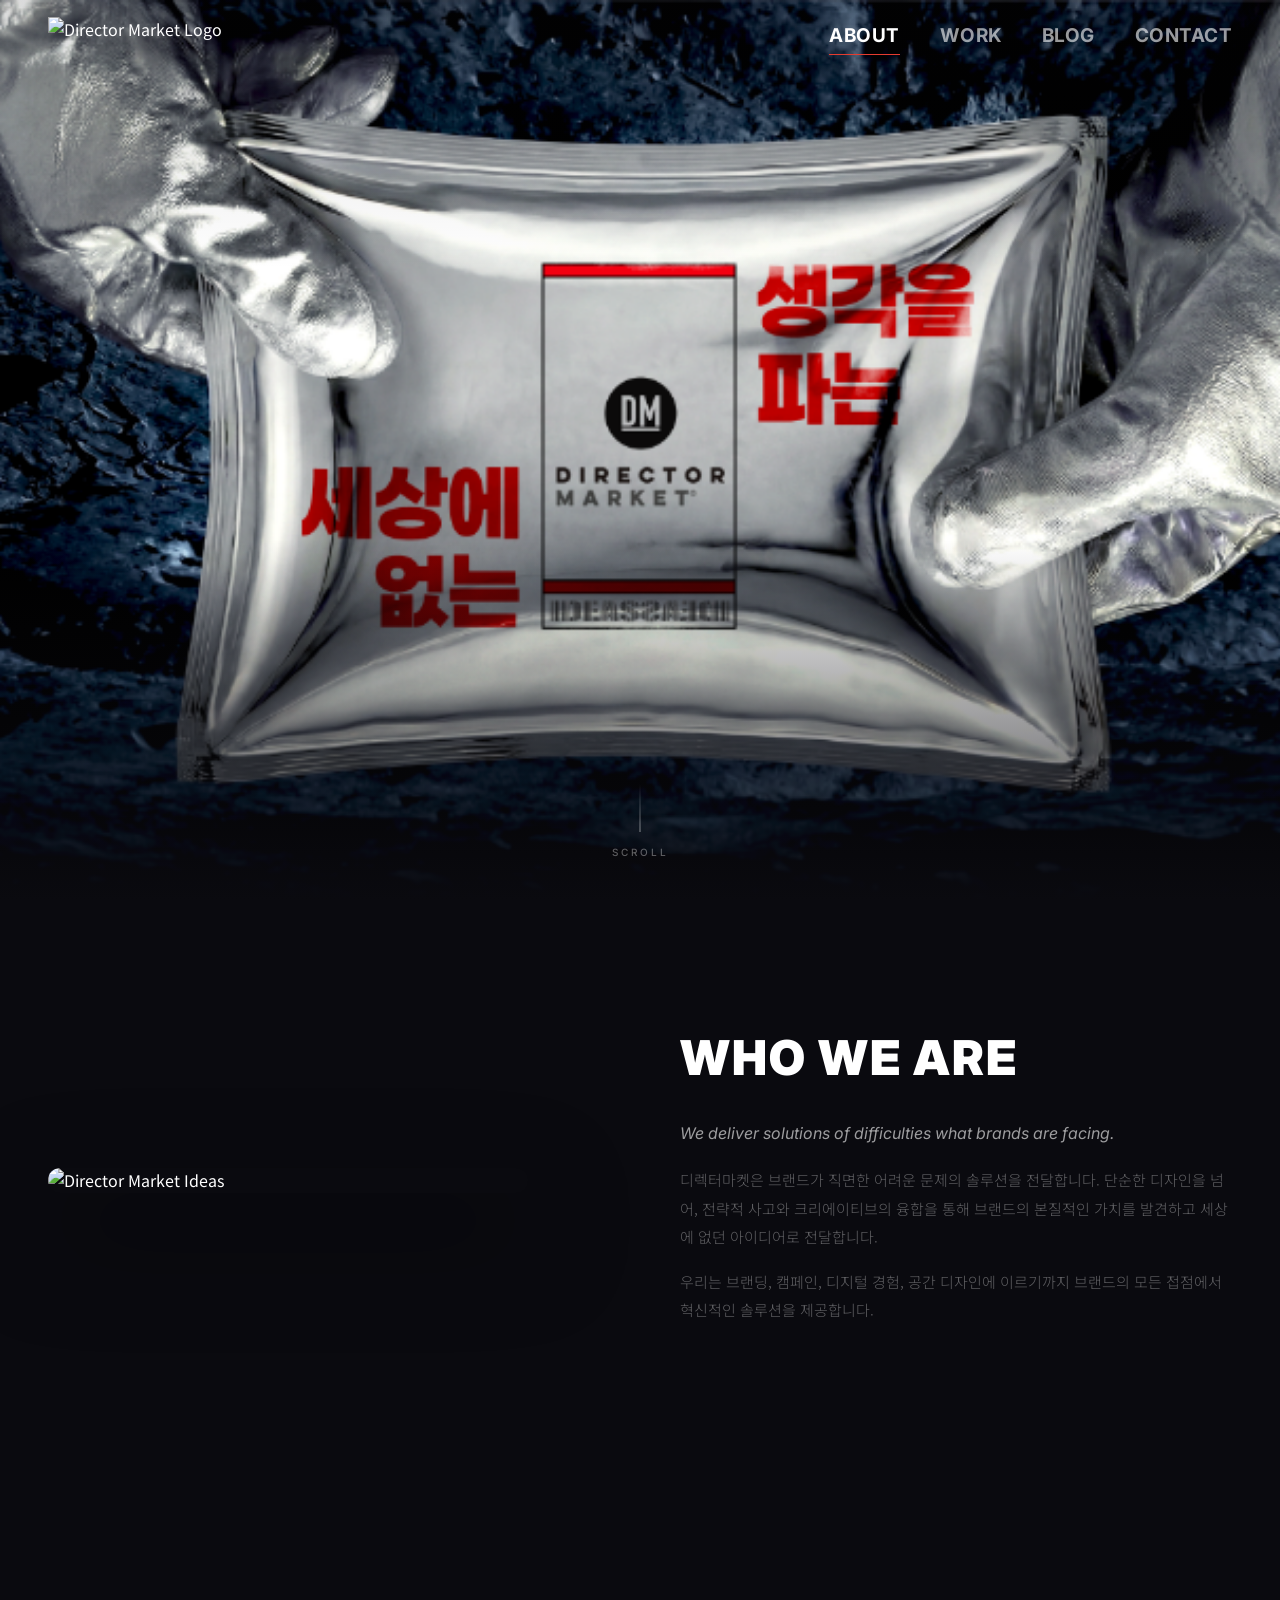
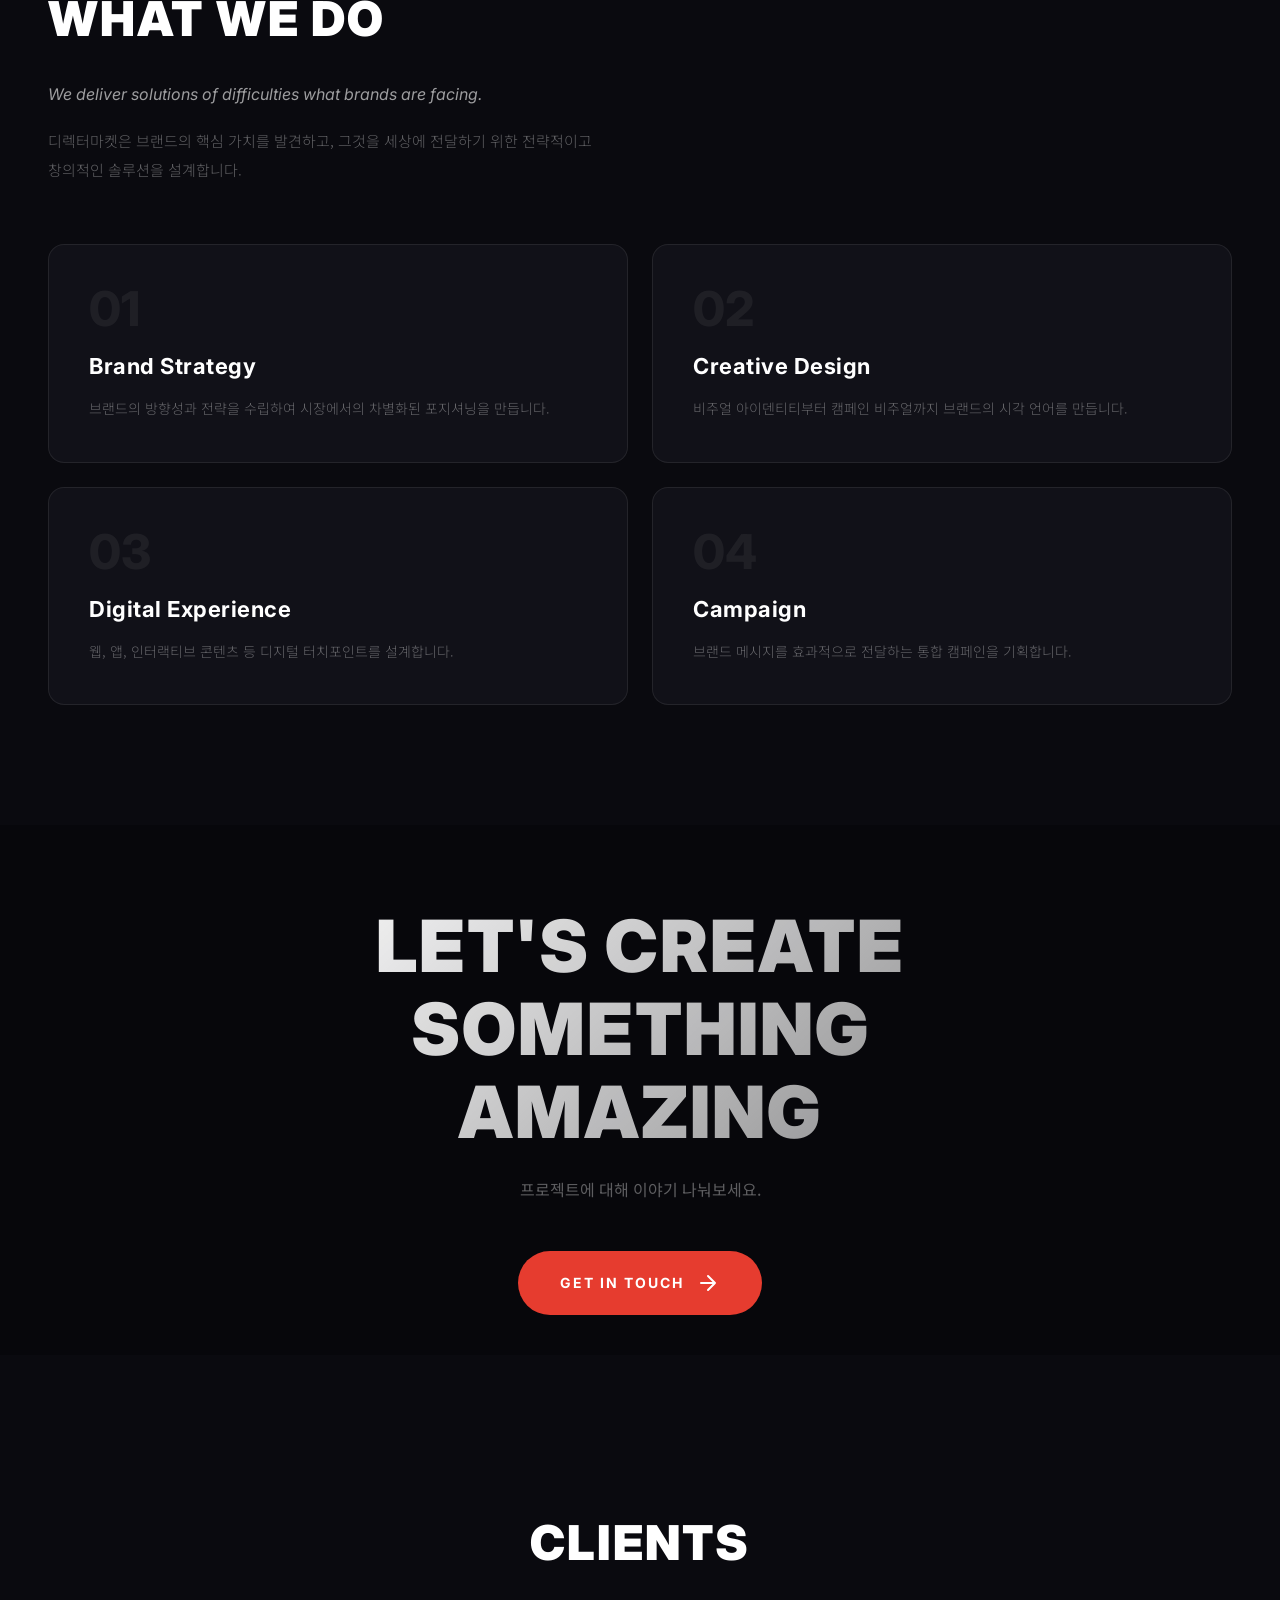
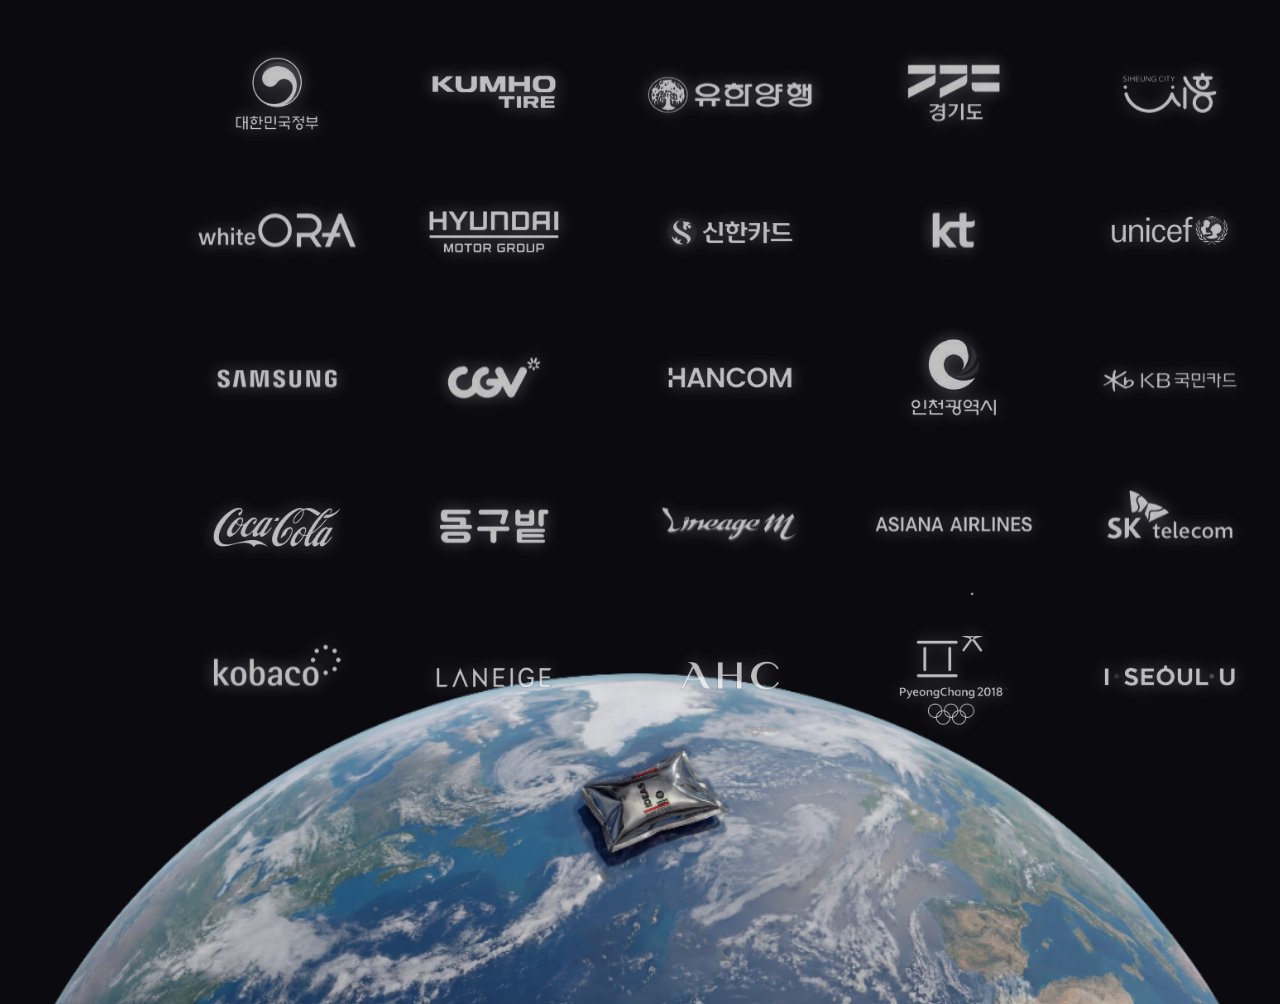
==== commit 5ef60456: "CLIENTS: hover 시 컬러 로고로 전환 각 로고 슬롯에 흑백(.logo-bw)과 컬러(.logo-color) 두 장을 겹쳐 두고 hover에서 opacity로 크로스페이드" ====
--- a/index.html
+++ b/index.html
@@ -12,7 +12,7 @@
     <link
         href="https://fonts.googleapis.com/css2?family=Inter:wght@300;400;500;600;700;800;900&family=Noto+Sans+KR:wght@300;400;500;600;700;800;900&display=swap"
         rel="stylesheet">
-    <link rel="stylesheet" href="style.css?v=1.1">
+    <link rel="stylesheet" href="style.css?v=1.2">
 </head>
 
 <body>
@@ -125,39 +125,39 @@
             <h2 class="section-title" data-aos="fade-up">CLIENTS</h2>
             <div class="clients-floating-wrap">
                 <!-- Row 1 -->
-                <div class="client-logo-float logo-gov-kr" data-parallax="0.1"><img src="img/clients/v2/gov-kr.png" alt="대한민국정부"></div>
-                <div class="client-logo-float logo-kumho" data-parallax="0.15"><img src="img/clients/v2/kumho.png" alt="KUMHO TIRE"></div>
-                <div class="client-logo-float logo-yuhan" data-parallax="0.08"><img src="img/clients/v2/yuhan.png" alt="유한양행"></div>
-                <div class="client-logo-float logo-gyeonggi" data-parallax="0.12"><img src="img/clients/v2/gyeonggi.png" alt="경기도"></div>
-                <div class="client-logo-float logo-siheung" data-parallax="0.13"><img src="img/clients/v2/siheung.png" alt="시흥"></div>
+                <div class="client-logo-float logo-gov-kr" data-parallax="0.1"><img class="logo-bw" src="img/clients/v2/gov-kr.png" alt="대한민국정부"><img class="logo-color" src="img/clients/v2-color/gov-kr.png" alt="" aria-hidden="true"></div>
+                <div class="client-logo-float logo-kumho" data-parallax="0.15"><img class="logo-bw" src="img/clients/v2/kumho.png" alt="KUMHO TIRE"><img class="logo-color" src="img/clients/v2-color/kumho.png" alt="" aria-hidden="true"></div>
+                <div class="client-logo-float logo-yuhan" data-parallax="0.08"><img class="logo-bw" src="img/clients/v2/yuhan.png" alt="유한양행"><img class="logo-color" src="img/clients/v2-color/yuhan.png" alt="" aria-hidden="true"></div>
+                <div class="client-logo-float logo-gyeonggi" data-parallax="0.12"><img class="logo-bw" src="img/clients/v2/gyeonggi.png" alt="경기도"><img class="logo-color" src="img/clients/v2-color/gyeonggi.png" alt="" aria-hidden="true"></div>
+                <div class="client-logo-float logo-siheung" data-parallax="0.13"><img class="logo-bw" src="img/clients/v2/siheung.png" alt="시흥"><img class="logo-color" src="img/clients/v2-color/siheung.png" alt="" aria-hidden="true"></div>
 
                 <!-- Row 2 -->
-                <div class="client-logo-float logo-whiteora" data-parallax="0.12"><img src="img/clients/v2/whiteora.png" alt="whiteORA"></div>
-                <div class="client-logo-float logo-hyundai" data-parallax="0.2"><img src="img/clients/v2/hyundai.png" alt="HYUNDAI"></div>
-                <div class="client-logo-float logo-shinhan" data-parallax="0.05"><img src="img/clients/v2/shinhan.png" alt="신한카드"></div>
-                <div class="client-logo-float logo-kt" data-parallax="0.11"><img src="img/clients/v2/kt.png" alt="kt"></div>
-                <div class="client-logo-float logo-unicef" data-parallax="0.1"><img src="img/clients/v2/unicef.png" alt="unicef"></div>
+                <div class="client-logo-float logo-whiteora" data-parallax="0.12"><img class="logo-bw" src="img/clients/v2/whiteora.png" alt="whiteORA"><img class="logo-color" src="img/clients/v2-color/whiteora.png" alt="" aria-hidden="true"></div>
+                <div class="client-logo-float logo-hyundai" data-parallax="0.2"><img class="logo-bw" src="img/clients/v2/hyundai.png" alt="HYUNDAI"><img class="logo-color" src="img/clients/v2-color/hyundai.png" alt="" aria-hidden="true"></div>
+                <div class="client-logo-float logo-shinhan" data-parallax="0.05"><img class="logo-bw" src="img/clients/v2/shinhan.png" alt="신한카드"><img class="logo-color" src="img/clients/v2-color/shinhan.png" alt="" aria-hidden="true"></div>
+                <div class="client-logo-float logo-kt" data-parallax="0.11"><img class="logo-bw" src="img/clients/v2/kt.png" alt="kt"><img class="logo-color" src="img/clients/v2-color/kt.png" alt="" aria-hidden="true"></div>
+                <div class="client-logo-float logo-unicef" data-parallax="0.1"><img class="logo-bw" src="img/clients/v2/unicef.png" alt="unicef"><img class="logo-color" src="img/clients/v2-color/unicef.png" alt="" aria-hidden="true"></div>
 
                 <!-- Row 3 -->
-                <div class="client-logo-float logo-samsung" data-parallax="0.12"><img src="img/clients/v2/samsung.png" alt="SAMSUNG"></div>
-                <div class="client-logo-float logo-cgv" data-parallax="0.14"><img src="img/clients/v2/cgv.png" alt="CGV"></div>
-                <div class="client-logo-float logo-hancom" data-parallax="0.15"><img src="img/clients/v2/hancom.png" alt="HANCOM"></div>
-                <div class="client-logo-float logo-incheon" data-parallax="0.15"><img src="img/clients/v2/incheon.png" alt="인천광역시"></div>
-                <div class="client-logo-float logo-kb" data-parallax="0.07"><img src="img/clients/v2/kb.png" alt="KB Kookmin Card"></div>
+                <div class="client-logo-float logo-samsung" data-parallax="0.12"><img class="logo-bw" src="img/clients/v2/samsung.png" alt="SAMSUNG"><img class="logo-color" src="img/clients/v2-color/samsung.png" alt="" aria-hidden="true"></div>
+                <div class="client-logo-float logo-cgv" data-parallax="0.14"><img class="logo-bw" src="img/clients/v2/cgv.png" alt="CGV"><img class="logo-color" src="img/clients/v2-color/cgv.png" alt="" aria-hidden="true"></div>
+                <div class="client-logo-float logo-hancom" data-parallax="0.15"><img class="logo-bw" src="img/clients/v2/hancom.png" alt="HANCOM"><img class="logo-color" src="img/clients/v2-color/hancom.png" alt="" aria-hidden="true"></div>
+                <div class="client-logo-float logo-incheon" data-parallax="0.15"><img class="logo-bw" src="img/clients/v2/incheon.png" alt="인천광역시"><img class="logo-color" src="img/clients/v2-color/incheon.png" alt="" aria-hidden="true"></div>
+                <div class="client-logo-float logo-kb" data-parallax="0.07"><img class="logo-bw" src="img/clients/v2/kb.png" alt="KB Kookmin Card"><img class="logo-color" src="img/clients/v2-color/kb.png" alt="" aria-hidden="true"></div>
 
                 <!-- Row 4 -->
-                <div class="client-logo-float logo-cocacola" data-parallax="0.1"><img src="img/clients/v2/cocacola.png" alt="Coca-Cola"></div>
-                <div class="client-logo-float logo-donggubat" data-parallax="0.13"><img src="img/clients/v2/donggubat.png" alt="동구밭"></div>
-                <div class="client-logo-float logo-lineagem" data-parallax="0.12"><img src="img/clients/v2/lineagem.png" alt="Lineage M"></div>
-                <div class="client-logo-float logo-asiana" data-parallax="0.18"><img src="img/clients/v2/asiana.png" alt="ASIANA AIRLINES"></div>
-                <div class="client-logo-float logo-skt" data-parallax="0.16"><img src="img/clients/v2/sktelecom.png" alt="SK telecom"></div>
+                <div class="client-logo-float logo-cocacola" data-parallax="0.1"><img class="logo-bw" src="img/clients/v2/cocacola.png" alt="Coca-Cola"><img class="logo-color" src="img/clients/v2-color/cocacola.png" alt="" aria-hidden="true"></div>
+                <div class="client-logo-float logo-donggubat" data-parallax="0.13"><img class="logo-bw" src="img/clients/v2/donggubat.png" alt="동구밭"><img class="logo-color" src="img/clients/v2-color/donggubat.png" alt="" aria-hidden="true"></div>
+                <div class="client-logo-float logo-lineagem" data-parallax="0.12"><img class="logo-bw" src="img/clients/v2/lineagem.png" alt="Lineage M"><img class="logo-color" src="img/clients/v2-color/lineagem.png" alt="" aria-hidden="true"></div>
+                <div class="client-logo-float logo-asiana" data-parallax="0.18"><img class="logo-bw" src="img/clients/v2/asiana.png" alt="ASIANA AIRLINES"><img class="logo-color" src="img/clients/v2-color/asiana.png" alt="" aria-hidden="true"></div>
+                <div class="client-logo-float logo-skt" data-parallax="0.16"><img class="logo-bw" src="img/clients/v2/sktelecom.png" alt="SK telecom"><img class="logo-color" src="img/clients/v2-color/sktelecom.png" alt="" aria-hidden="true"></div>
 
                 <!-- Row 5 -->
-                <div class="client-logo-float logo-kobaco" data-parallax="0.09"><img src="img/clients/v2/kobaco.png" alt="kobaco"></div>
-                <div class="client-logo-float logo-laneige" data-parallax="0.05"><img src="img/clients/v2/laneige.png" alt="LANEIGE"></div>
-                <div class="client-logo-float logo-ahc" data-parallax="0.1"><img src="img/clients/v2/ahc.png" alt="AHC"></div>
-                <div class="client-logo-float logo-pyeongchang" data-parallax="0.15"><img src="img/clients/v2/pyeongchang.png" alt="PyeongChang 2018"></div>
-                <div class="client-logo-float logo-iseoulu" data-parallax="0.1"><img src="img/clients/v2/iseoulu.png" alt="I SEOUL U"></div>
+                <div class="client-logo-float logo-kobaco" data-parallax="0.09"><img class="logo-bw" src="img/clients/v2/kobaco.png" alt="kobaco"><img class="logo-color" src="img/clients/v2-color/kobaco.png" alt="" aria-hidden="true"></div>
+                <div class="client-logo-float logo-laneige" data-parallax="0.05"><img class="logo-bw" src="img/clients/v2/laneige.png" alt="LANEIGE"><img class="logo-color" src="img/clients/v2-color/laneige.png" alt="" aria-hidden="true"></div>
+                <div class="client-logo-float logo-ahc" data-parallax="0.1"><img class="logo-bw" src="img/clients/v2/ahc.png" alt="AHC"><img class="logo-color" src="img/clients/v2-color/ahc.png" alt="" aria-hidden="true"></div>
+                <div class="client-logo-float logo-pyeongchang" data-parallax="0.15"><img class="logo-bw" src="img/clients/v2/pyeongchang.png" alt="PyeongChang 2018"><img class="logo-color" src="img/clients/v2-color/pyeongchang.png" alt="" aria-hidden="true"></div>
+                <div class="client-logo-float logo-iseoulu" data-parallax="0.1"><img class="logo-bw" src="img/clients/v2/iseoulu.png" alt="I SEOUL U"><img class="logo-color" src="img/clients/v2-color/iseoulu.png" alt="" aria-hidden="true"></div>
             </div>
         </div>
     </section>
--- a/style.css
+++ b/style.css
@@ -701,8 +701,8 @@
     display: flex;
     align-items: center;
     justify-content: center;
-    width: 200px;
-    height: 100px;
+    width: 230px;
+    height: 115px;
     opacity: 0;
     transform: translateY(80px) scale(0.8);
     transition: opacity 0.8s var(--ease-out), transform 0.8s var(--ease-out);
@@ -737,12 +737,23 @@
 }
 
 .client-logo-float img {
-    max-width: 180px;
-    max-height: 90px;
+    position: absolute;
+    inset: 0;
+    width: 100%;
+    height: 100%;
     object-fit: contain;
+    transition: opacity 0.4s ease, filter 0.4s ease;
+}
+
+.client-logo-float .logo-bw {
     filter: drop-shadow(0 0 8px rgba(255,255,255,0.4));
     opacity: 0.75;
-    transition: all 0.4s ease;
+}
+
+.client-logo-float .logo-color {
+    opacity: 0;
+    filter: drop-shadow(0 0 10px rgba(0,0,0,0.35));
+    pointer-events: none;
 }
 
 .inquiry-planet img {
@@ -768,8 +779,11 @@
 
 
 
-.client-logo-float:hover img {
-    filter: grayscale(0) brightness(1);
+.client-logo-float:hover .logo-bw {
+    opacity: 0;
+}
+
+.client-logo-float:hover .logo-color {
     opacity: 1;
 }
 
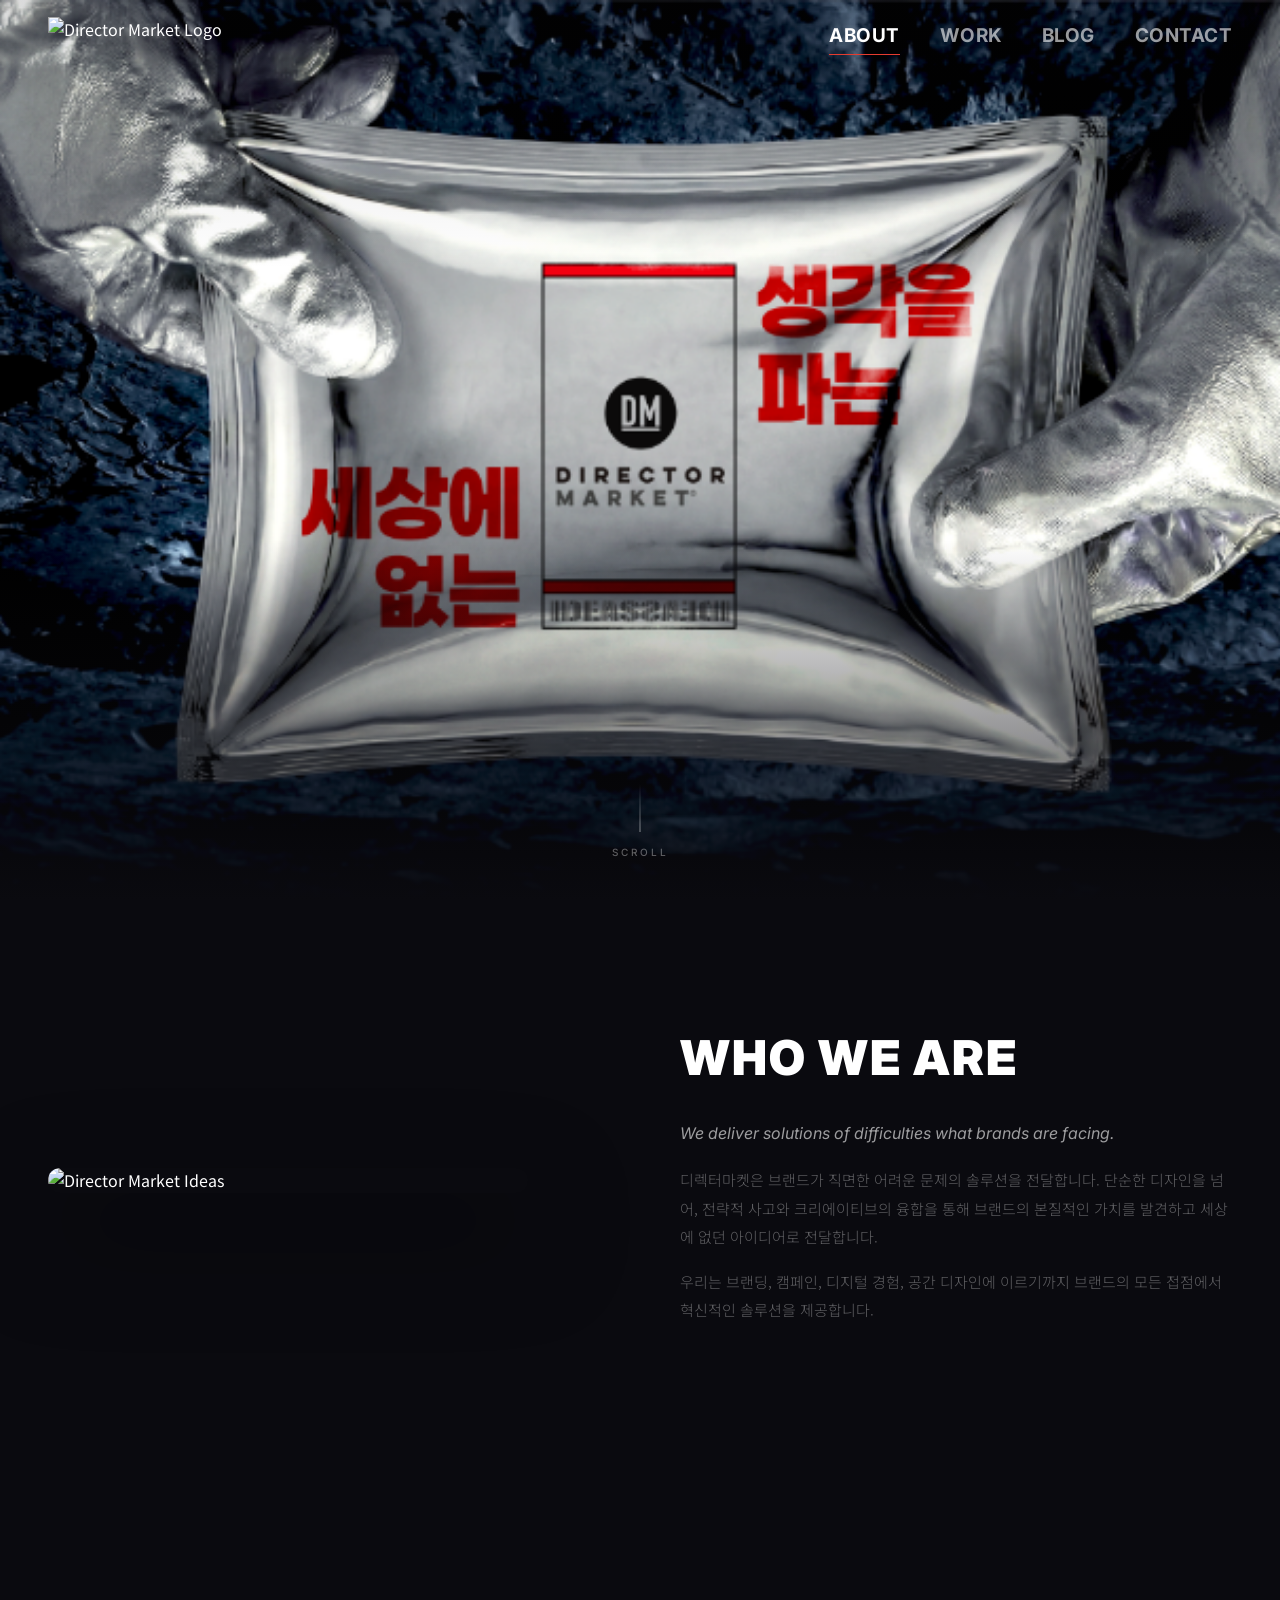
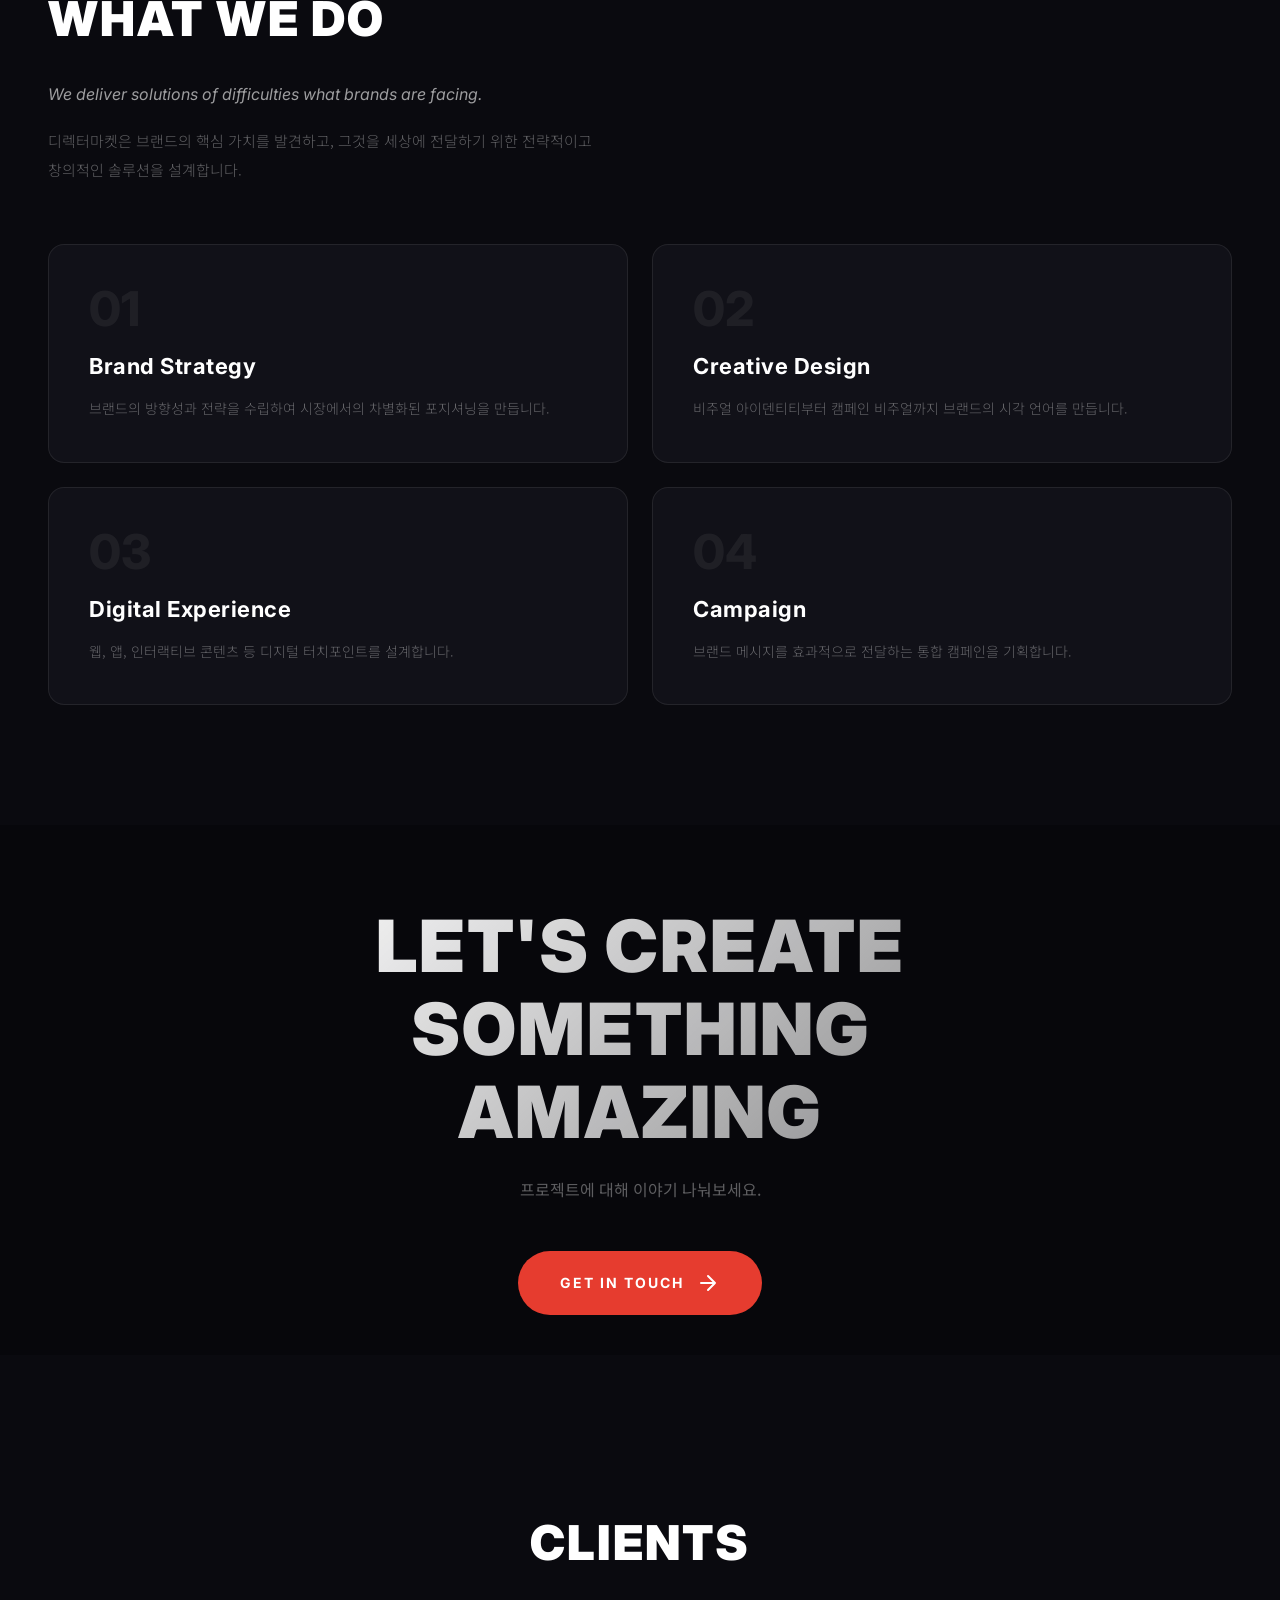
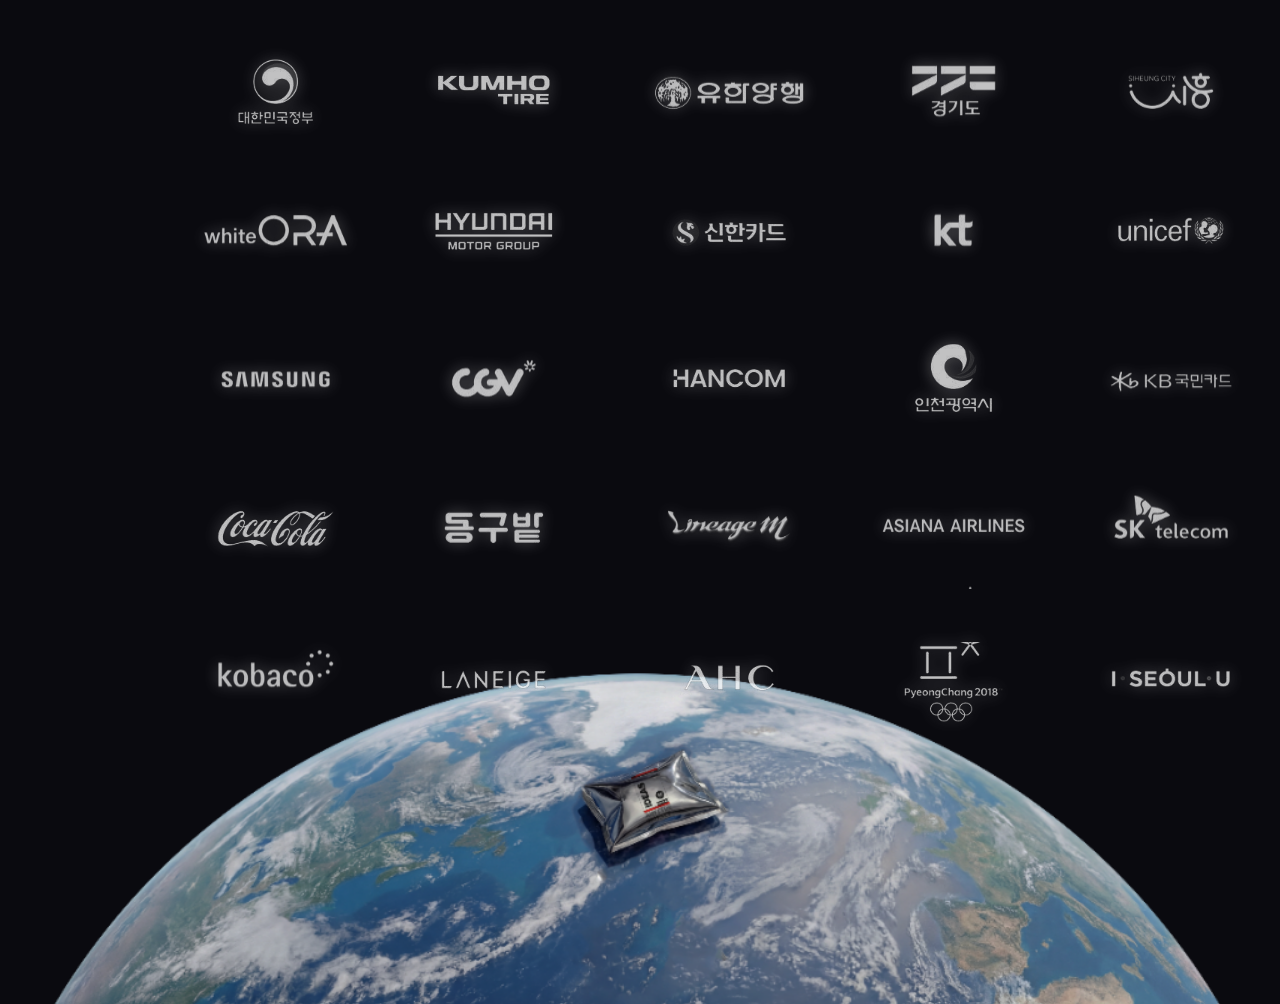
==== commit a329bb1d: "Revert "CLIENTS: hover 시 컬러 로고로 전환" This reverts commit 5ef60456e13749fd9bea5bcffa64476e9ef86227." ====
--- a/index.html
+++ b/index.html
@@ -12,7 +12,7 @@
     <link
         href="https://fonts.googleapis.com/css2?family=Inter:wght@300;400;500;600;700;800;900&family=Noto+Sans+KR:wght@300;400;500;600;700;800;900&display=swap"
         rel="stylesheet">
-    <link rel="stylesheet" href="style.css?v=1.2">
+    <link rel="stylesheet" href="style.css?v=1.1">
 </head>
 
 <body>
@@ -125,39 +125,39 @@
             <h2 class="section-title" data-aos="fade-up">CLIENTS</h2>
             <div class="clients-floating-wrap">
                 <!-- Row 1 -->
-                <div class="client-logo-float logo-gov-kr" data-parallax="0.1"><img class="logo-bw" src="img/clients/v2/gov-kr.png" alt="대한민국정부"><img class="logo-color" src="img/clients/v2-color/gov-kr.png" alt="" aria-hidden="true"></div>
-                <div class="client-logo-float logo-kumho" data-parallax="0.15"><img class="logo-bw" src="img/clients/v2/kumho.png" alt="KUMHO TIRE"><img class="logo-color" src="img/clients/v2-color/kumho.png" alt="" aria-hidden="true"></div>
-                <div class="client-logo-float logo-yuhan" data-parallax="0.08"><img class="logo-bw" src="img/clients/v2/yuhan.png" alt="유한양행"><img class="logo-color" src="img/clients/v2-color/yuhan.png" alt="" aria-hidden="true"></div>
-                <div class="client-logo-float logo-gyeonggi" data-parallax="0.12"><img class="logo-bw" src="img/clients/v2/gyeonggi.png" alt="경기도"><img class="logo-color" src="img/clients/v2-color/gyeonggi.png" alt="" aria-hidden="true"></div>
-                <div class="client-logo-float logo-siheung" data-parallax="0.13"><img class="logo-bw" src="img/clients/v2/siheung.png" alt="시흥"><img class="logo-color" src="img/clients/v2-color/siheung.png" alt="" aria-hidden="true"></div>
+                <div class="client-logo-float logo-gov-kr" data-parallax="0.1"><img src="img/clients/v2/gov-kr.png" alt="대한민국정부"></div>
+                <div class="client-logo-float logo-kumho" data-parallax="0.15"><img src="img/clients/v2/kumho.png" alt="KUMHO TIRE"></div>
+                <div class="client-logo-float logo-yuhan" data-parallax="0.08"><img src="img/clients/v2/yuhan.png" alt="유한양행"></div>
+                <div class="client-logo-float logo-gyeonggi" data-parallax="0.12"><img src="img/clients/v2/gyeonggi.png" alt="경기도"></div>
+                <div class="client-logo-float logo-siheung" data-parallax="0.13"><img src="img/clients/v2/siheung.png" alt="시흥"></div>
 
                 <!-- Row 2 -->
-                <div class="client-logo-float logo-whiteora" data-parallax="0.12"><img class="logo-bw" src="img/clients/v2/whiteora.png" alt="whiteORA"><img class="logo-color" src="img/clients/v2-color/whiteora.png" alt="" aria-hidden="true"></div>
-                <div class="client-logo-float logo-hyundai" data-parallax="0.2"><img class="logo-bw" src="img/clients/v2/hyundai.png" alt="HYUNDAI"><img class="logo-color" src="img/clients/v2-color/hyundai.png" alt="" aria-hidden="true"></div>
-                <div class="client-logo-float logo-shinhan" data-parallax="0.05"><img class="logo-bw" src="img/clients/v2/shinhan.png" alt="신한카드"><img class="logo-color" src="img/clients/v2-color/shinhan.png" alt="" aria-hidden="true"></div>
-                <div class="client-logo-float logo-kt" data-parallax="0.11"><img class="logo-bw" src="img/clients/v2/kt.png" alt="kt"><img class="logo-color" src="img/clients/v2-color/kt.png" alt="" aria-hidden="true"></div>
-                <div class="client-logo-float logo-unicef" data-parallax="0.1"><img class="logo-bw" src="img/clients/v2/unicef.png" alt="unicef"><img class="logo-color" src="img/clients/v2-color/unicef.png" alt="" aria-hidden="true"></div>
+                <div class="client-logo-float logo-whiteora" data-parallax="0.12"><img src="img/clients/v2/whiteora.png" alt="whiteORA"></div>
+                <div class="client-logo-float logo-hyundai" data-parallax="0.2"><img src="img/clients/v2/hyundai.png" alt="HYUNDAI"></div>
+                <div class="client-logo-float logo-shinhan" data-parallax="0.05"><img src="img/clients/v2/shinhan.png" alt="신한카드"></div>
+                <div class="client-logo-float logo-kt" data-parallax="0.11"><img src="img/clients/v2/kt.png" alt="kt"></div>
+                <div class="client-logo-float logo-unicef" data-parallax="0.1"><img src="img/clients/v2/unicef.png" alt="unicef"></div>
 
                 <!-- Row 3 -->
-                <div class="client-logo-float logo-samsung" data-parallax="0.12"><img class="logo-bw" src="img/clients/v2/samsung.png" alt="SAMSUNG"><img class="logo-color" src="img/clients/v2-color/samsung.png" alt="" aria-hidden="true"></div>
-                <div class="client-logo-float logo-cgv" data-parallax="0.14"><img class="logo-bw" src="img/clients/v2/cgv.png" alt="CGV"><img class="logo-color" src="img/clients/v2-color/cgv.png" alt="" aria-hidden="true"></div>
-                <div class="client-logo-float logo-hancom" data-parallax="0.15"><img class="logo-bw" src="img/clients/v2/hancom.png" alt="HANCOM"><img class="logo-color" src="img/clients/v2-color/hancom.png" alt="" aria-hidden="true"></div>
-                <div class="client-logo-float logo-incheon" data-parallax="0.15"><img class="logo-bw" src="img/clients/v2/incheon.png" alt="인천광역시"><img class="logo-color" src="img/clients/v2-color/incheon.png" alt="" aria-hidden="true"></div>
-                <div class="client-logo-float logo-kb" data-parallax="0.07"><img class="logo-bw" src="img/clients/v2/kb.png" alt="KB Kookmin Card"><img class="logo-color" src="img/clients/v2-color/kb.png" alt="" aria-hidden="true"></div>
+                <div class="client-logo-float logo-samsung" data-parallax="0.12"><img src="img/clients/v2/samsung.png" alt="SAMSUNG"></div>
+                <div class="client-logo-float logo-cgv" data-parallax="0.14"><img src="img/clients/v2/cgv.png" alt="CGV"></div>
+                <div class="client-logo-float logo-hancom" data-parallax="0.15"><img src="img/clients/v2/hancom.png" alt="HANCOM"></div>
+                <div class="client-logo-float logo-incheon" data-parallax="0.15"><img src="img/clients/v2/incheon.png" alt="인천광역시"></div>
+                <div class="client-logo-float logo-kb" data-parallax="0.07"><img src="img/clients/v2/kb.png" alt="KB Kookmin Card"></div>
 
                 <!-- Row 4 -->
-                <div class="client-logo-float logo-cocacola" data-parallax="0.1"><img class="logo-bw" src="img/clients/v2/cocacola.png" alt="Coca-Cola"><img class="logo-color" src="img/clients/v2-color/cocacola.png" alt="" aria-hidden="true"></div>
-                <div class="client-logo-float logo-donggubat" data-parallax="0.13"><img class="logo-bw" src="img/clients/v2/donggubat.png" alt="동구밭"><img class="logo-color" src="img/clients/v2-color/donggubat.png" alt="" aria-hidden="true"></div>
-                <div class="client-logo-float logo-lineagem" data-parallax="0.12"><img class="logo-bw" src="img/clients/v2/lineagem.png" alt="Lineage M"><img class="logo-color" src="img/clients/v2-color/lineagem.png" alt="" aria-hidden="true"></div>
-                <div class="client-logo-float logo-asiana" data-parallax="0.18"><img class="logo-bw" src="img/clients/v2/asiana.png" alt="ASIANA AIRLINES"><img class="logo-color" src="img/clients/v2-color/asiana.png" alt="" aria-hidden="true"></div>
-                <div class="client-logo-float logo-skt" data-parallax="0.16"><img class="logo-bw" src="img/clients/v2/sktelecom.png" alt="SK telecom"><img class="logo-color" src="img/clients/v2-color/sktelecom.png" alt="" aria-hidden="true"></div>
+                <div class="client-logo-float logo-cocacola" data-parallax="0.1"><img src="img/clients/v2/cocacola.png" alt="Coca-Cola"></div>
+                <div class="client-logo-float logo-donggubat" data-parallax="0.13"><img src="img/clients/v2/donggubat.png" alt="동구밭"></div>
+                <div class="client-logo-float logo-lineagem" data-parallax="0.12"><img src="img/clients/v2/lineagem.png" alt="Lineage M"></div>
+                <div class="client-logo-float logo-asiana" data-parallax="0.18"><img src="img/clients/v2/asiana.png" alt="ASIANA AIRLINES"></div>
+                <div class="client-logo-float logo-skt" data-parallax="0.16"><img src="img/clients/v2/sktelecom.png" alt="SK telecom"></div>
 
                 <!-- Row 5 -->
-                <div class="client-logo-float logo-kobaco" data-parallax="0.09"><img class="logo-bw" src="img/clients/v2/kobaco.png" alt="kobaco"><img class="logo-color" src="img/clients/v2-color/kobaco.png" alt="" aria-hidden="true"></div>
-                <div class="client-logo-float logo-laneige" data-parallax="0.05"><img class="logo-bw" src="img/clients/v2/laneige.png" alt="LANEIGE"><img class="logo-color" src="img/clients/v2-color/laneige.png" alt="" aria-hidden="true"></div>
-                <div class="client-logo-float logo-ahc" data-parallax="0.1"><img class="logo-bw" src="img/clients/v2/ahc.png" alt="AHC"><img class="logo-color" src="img/clients/v2-color/ahc.png" alt="" aria-hidden="true"></div>
-                <div class="client-logo-float logo-pyeongchang" data-parallax="0.15"><img class="logo-bw" src="img/clients/v2/pyeongchang.png" alt="PyeongChang 2018"><img class="logo-color" src="img/clients/v2-color/pyeongchang.png" alt="" aria-hidden="true"></div>
-                <div class="client-logo-float logo-iseoulu" data-parallax="0.1"><img class="logo-bw" src="img/clients/v2/iseoulu.png" alt="I SEOUL U"><img class="logo-color" src="img/clients/v2-color/iseoulu.png" alt="" aria-hidden="true"></div>
+                <div class="client-logo-float logo-kobaco" data-parallax="0.09"><img src="img/clients/v2/kobaco.png" alt="kobaco"></div>
+                <div class="client-logo-float logo-laneige" data-parallax="0.05"><img src="img/clients/v2/laneige.png" alt="LANEIGE"></div>
+                <div class="client-logo-float logo-ahc" data-parallax="0.1"><img src="img/clients/v2/ahc.png" alt="AHC"></div>
+                <div class="client-logo-float logo-pyeongchang" data-parallax="0.15"><img src="img/clients/v2/pyeongchang.png" alt="PyeongChang 2018"></div>
+                <div class="client-logo-float logo-iseoulu" data-parallax="0.1"><img src="img/clients/v2/iseoulu.png" alt="I SEOUL U"></div>
             </div>
         </div>
     </section>
--- a/style.css
+++ b/style.css
@@ -737,23 +737,12 @@
 }
 
 .client-logo-float img {
-    position: absolute;
-    inset: 0;
-    width: 100%;
-    height: 100%;
+    max-width: 207px;
+    max-height: 104px;
     object-fit: contain;
-    transition: opacity 0.4s ease, filter 0.4s ease;
-}
-
-.client-logo-float .logo-bw {
     filter: drop-shadow(0 0 8px rgba(255,255,255,0.4));
     opacity: 0.75;
-}
-
-.client-logo-float .logo-color {
-    opacity: 0;
-    filter: drop-shadow(0 0 10px rgba(0,0,0,0.35));
-    pointer-events: none;
+    transition: all 0.4s ease;
 }
 
 .inquiry-planet img {
@@ -779,11 +768,8 @@
 
 
 
-.client-logo-float:hover .logo-bw {
-    opacity: 0;
-}
-
-.client-logo-float:hover .logo-color {
+.client-logo-float:hover img {
+    filter: grayscale(0) brightness(1);
     opacity: 1;
 }
 
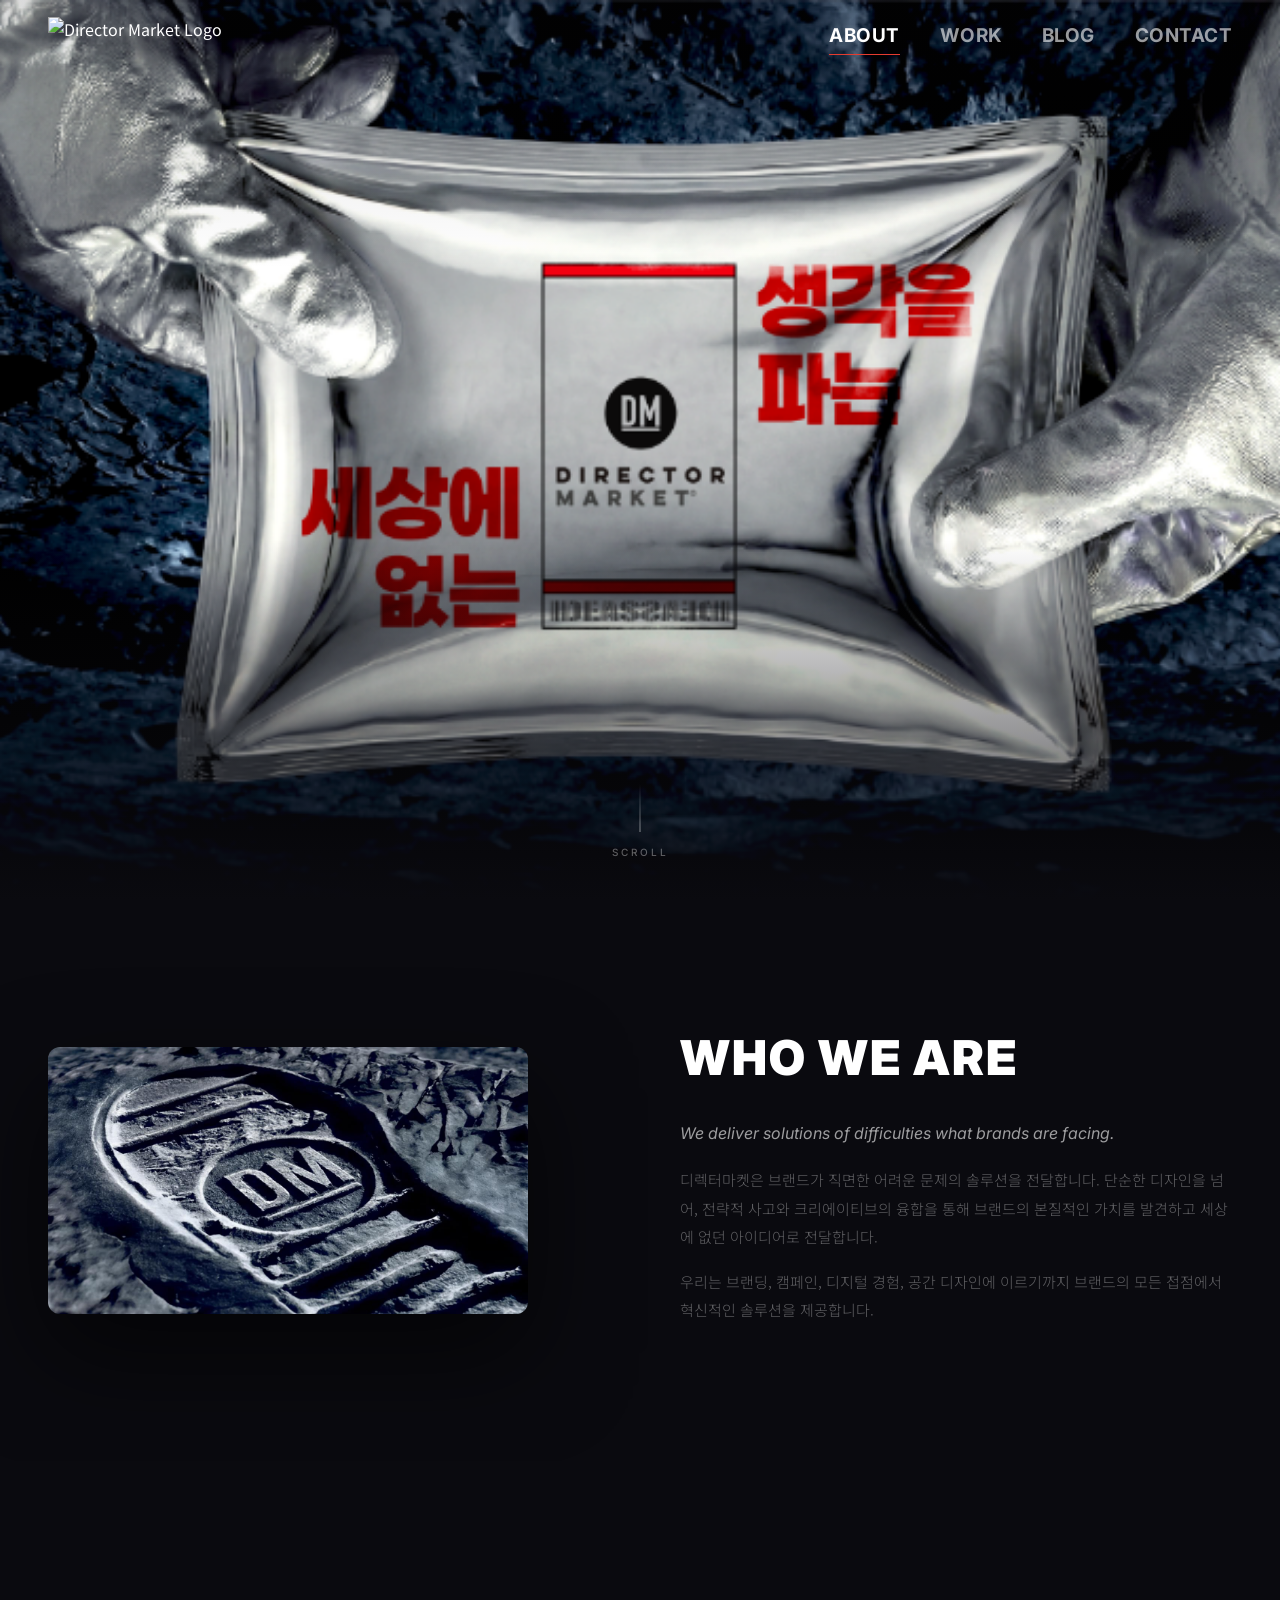
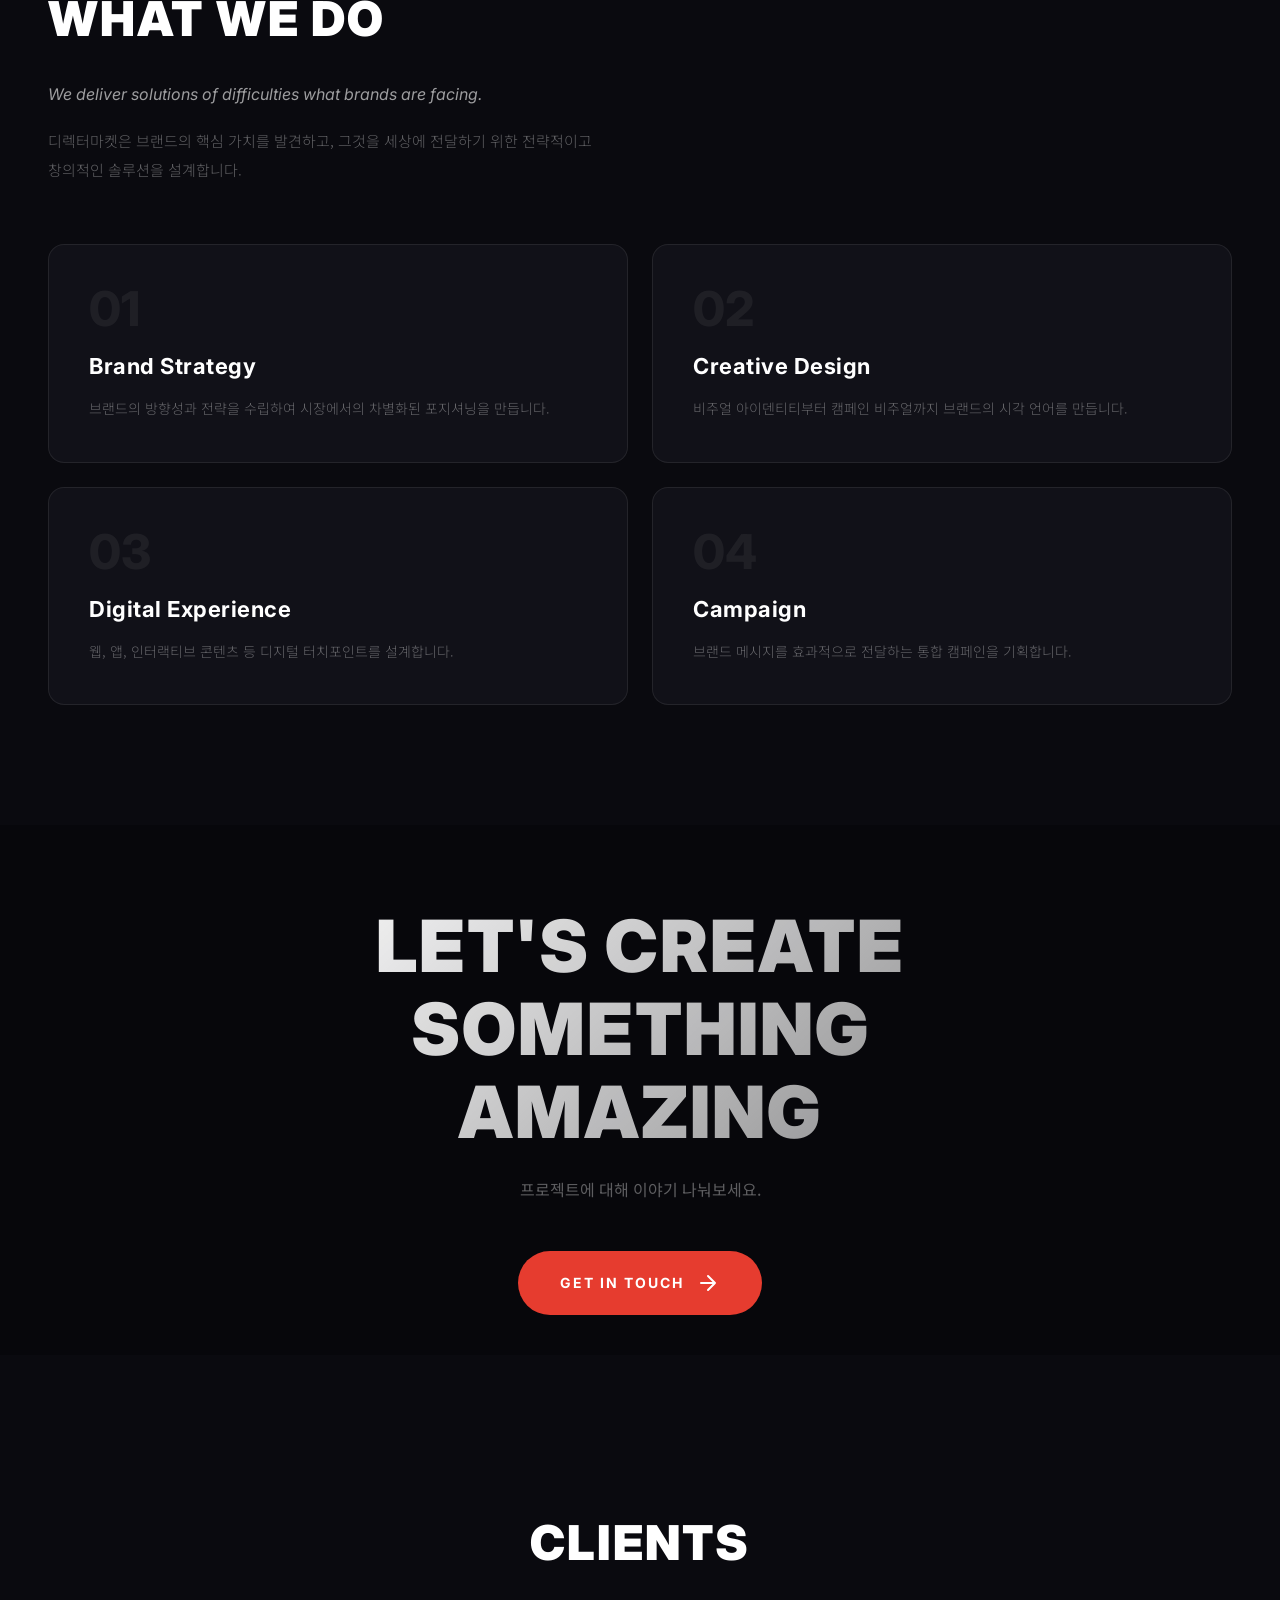
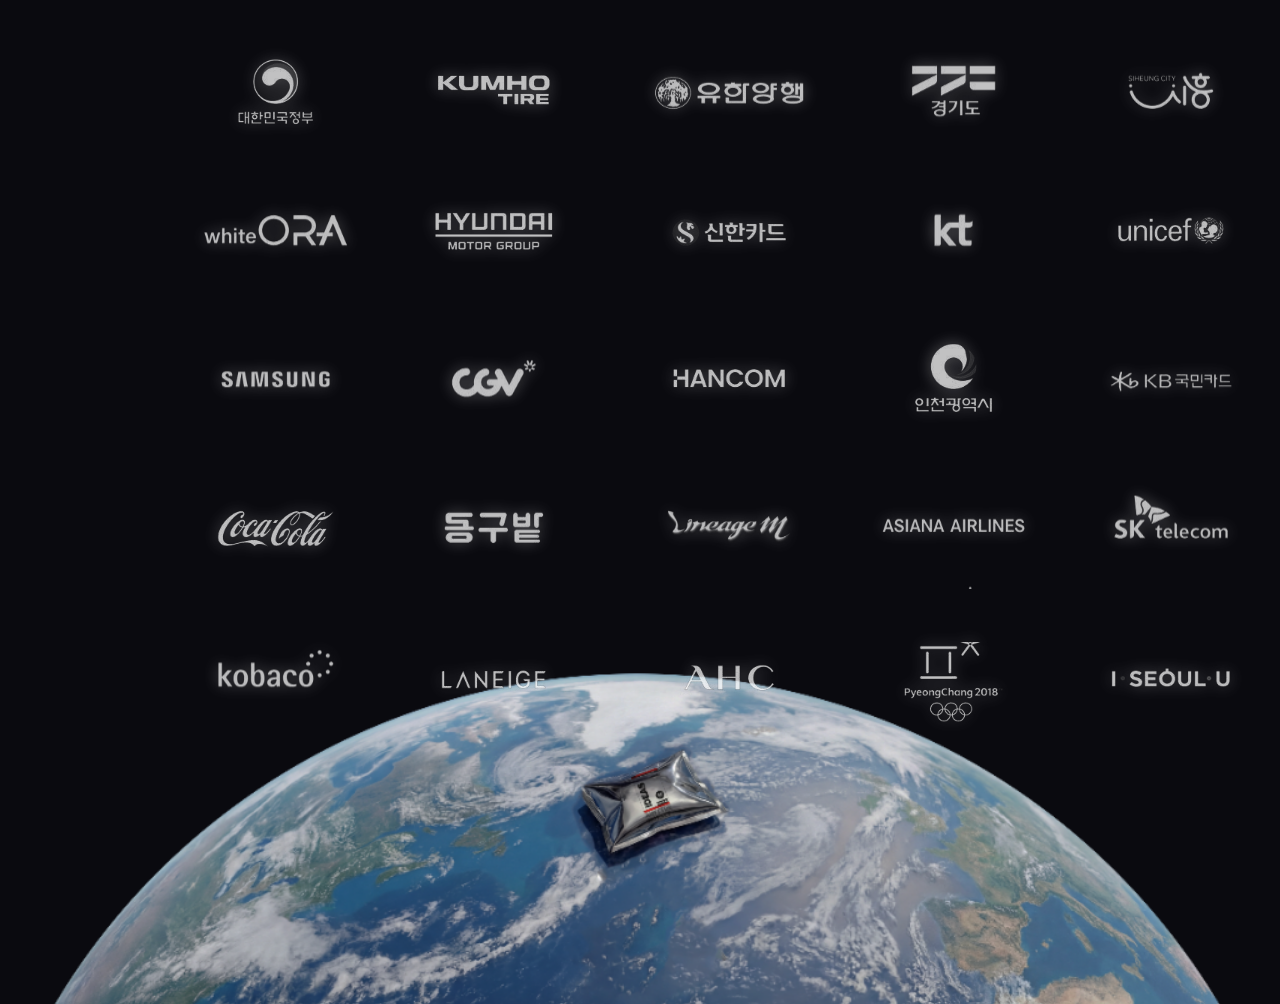
==== commit 0890a87c: "WHO WE ARE: 좌측 이미지를 DM 발자국 이미지로 교체 idea-planet.jpeg → who-we-are.jpg (달 표면의 DM 풋프린트)  Co-Authored-By" ====
--- a/index.html
+++ b/index.html
@@ -50,7 +50,7 @@
     <section class="section section-about" id="about">
         <div class="about-grid">
             <div class="about-visual" data-aos="fade-right">
-                <img src="img/idea-planet.jpeg" alt="Director Market Ideas" class="about-img floating">
+                <img src="img/who-we-are.jpg" alt="Director Market Ideas" class="about-img floating">
             </div>
             <div class="about-content" data-aos="fade-left">
                 <h2 class="section-title">WHO WE ARE</h2>
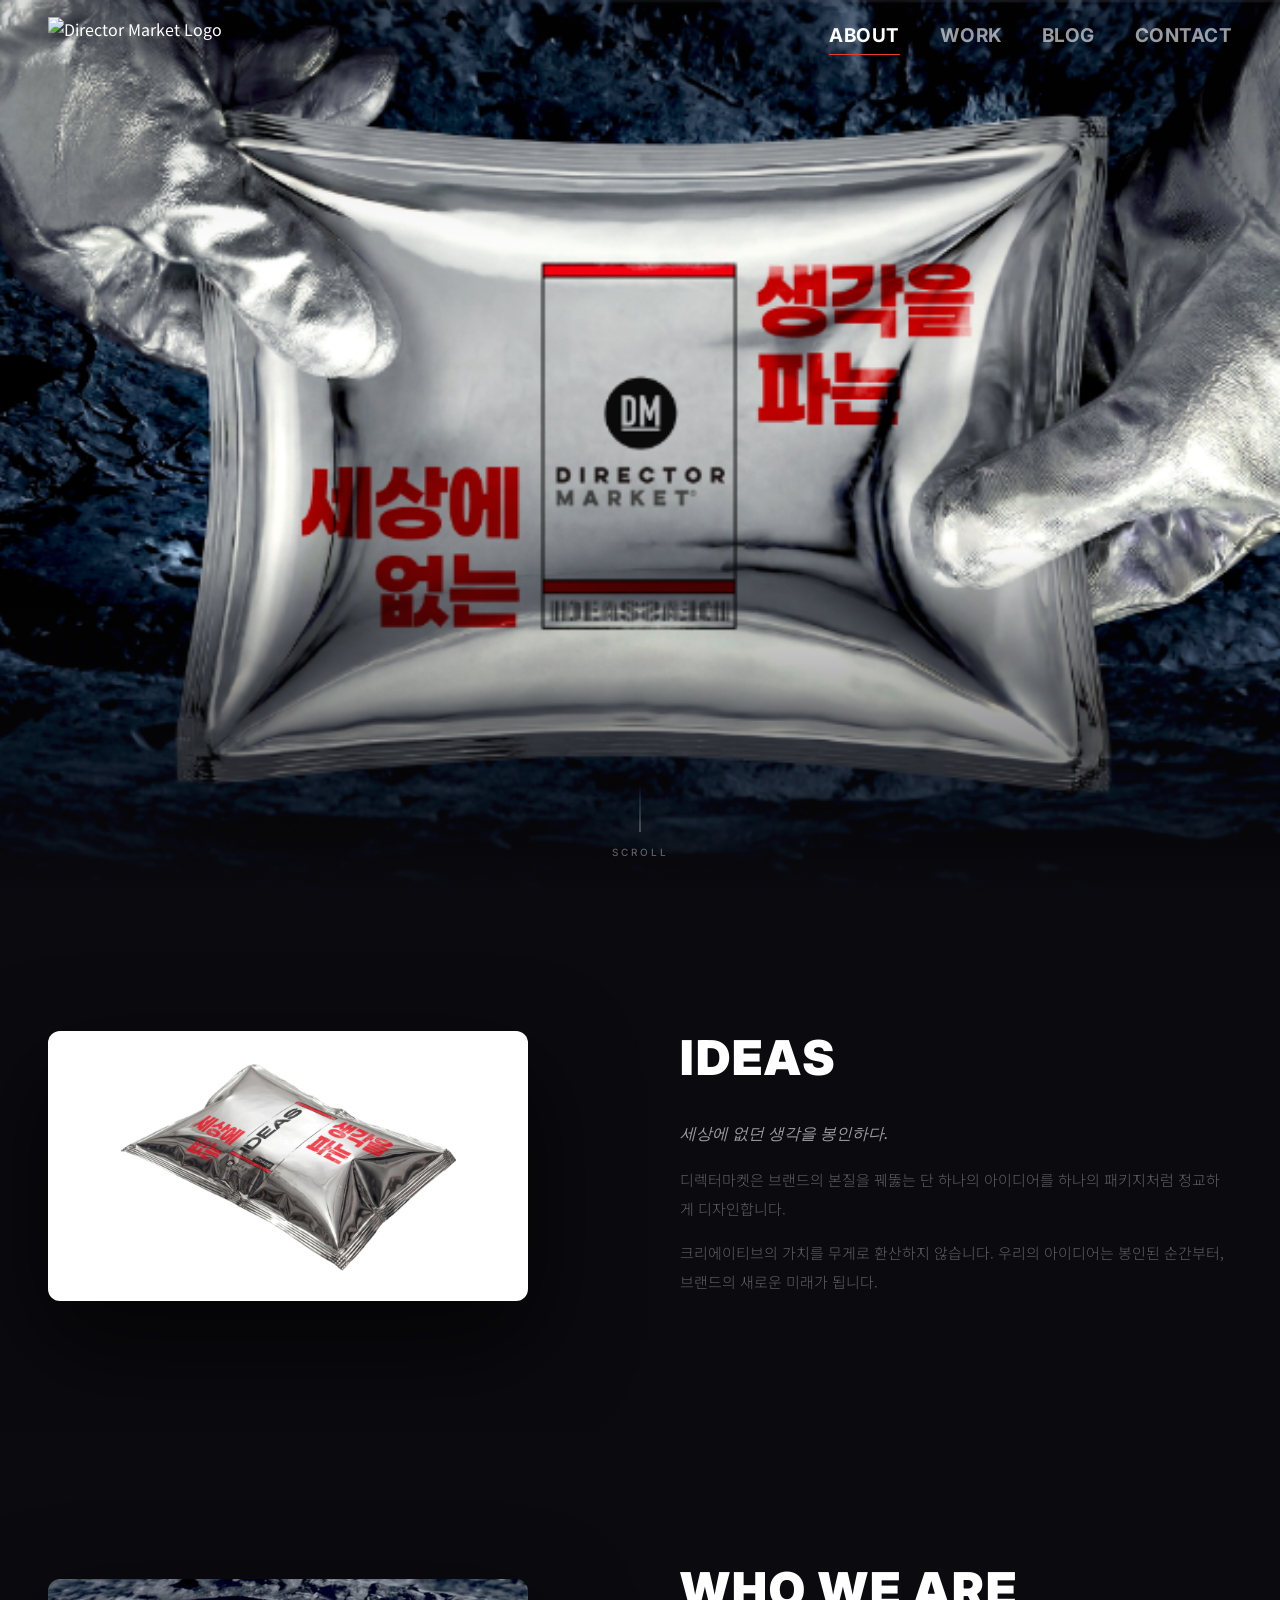
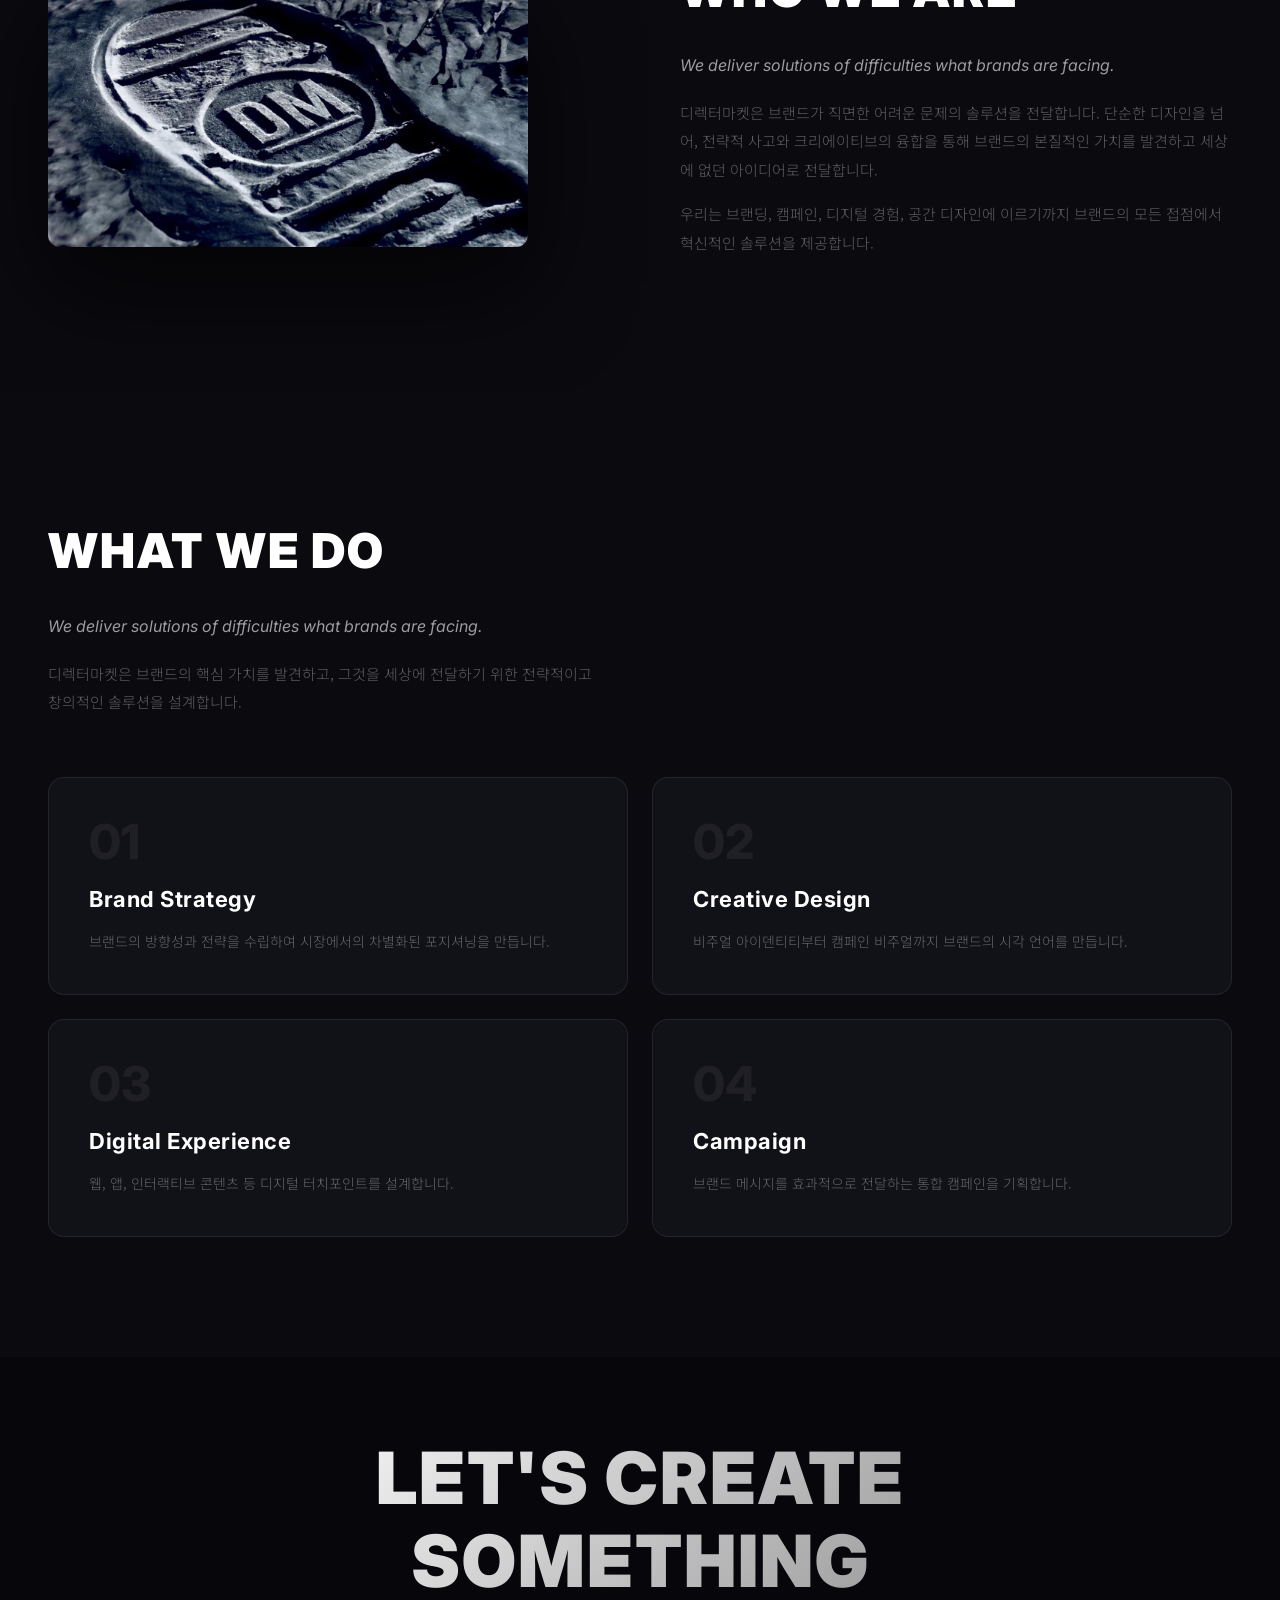
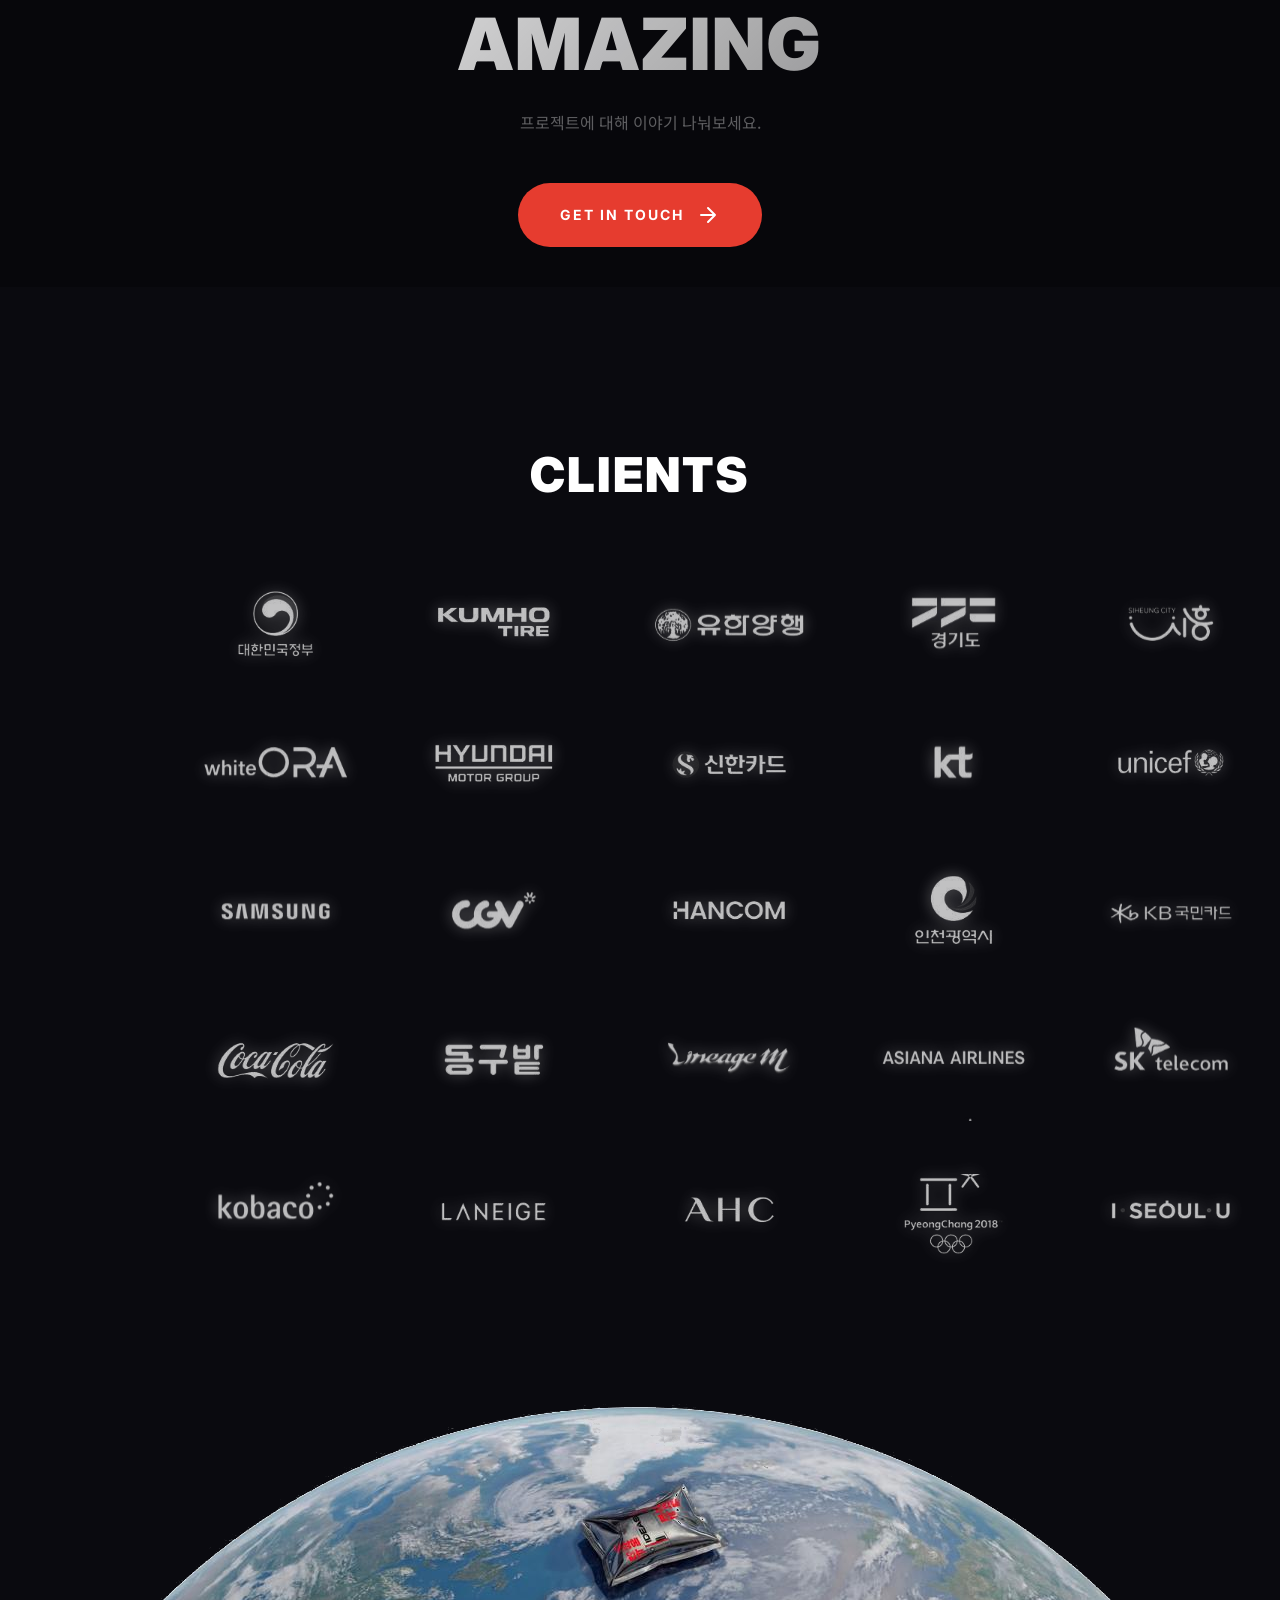
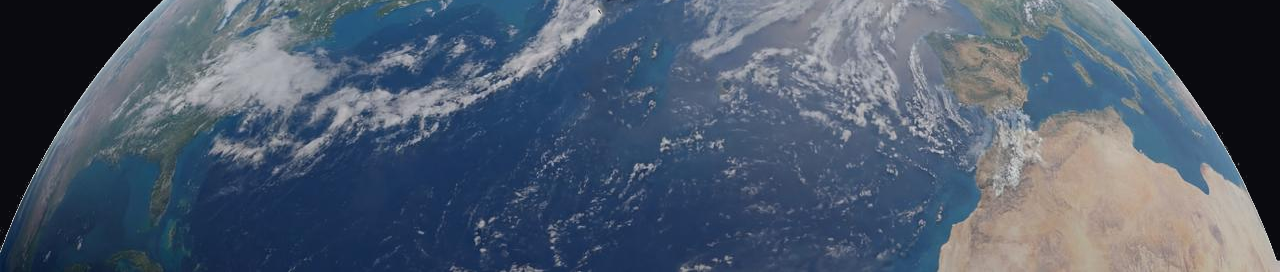
==== commit 4baa5ea1: "HERO 아래에 IDEAS 섹션 추가 — WHO WE ARE 그리드 레이아웃 재사용 전달받은 IDEAS pack 이미지를 좌측, 텍스트를 우측에 두는 about-grid 구조로 새" ====
--- a/index.html
+++ b/index.html
@@ -26,7 +26,7 @@
             <div class="nav-links">
                 <a href="index.html#hero" class="nav-link active">ABOUT</a>
                 <a href="work.html" class="nav-link">WORK</a>
-                <a href="index.html#blog" class="nav-link">BLOG</a>
+                <a href="blog.html" class="nav-link">BLOG</a>
                 <a href="contact.html" class="nav-link cta-link">CONTACT</a>
             </div>
         </div>
@@ -43,6 +43,27 @@
         <div class="hero-scroll-indicator">
             <div class="scroll-line"></div>
             <span class="scroll-text">SCROLL</span>
+        </div>
+    </section>
+
+    <!-- IDEAS Section (Hero supplemental) -->
+    <section class="section section-about" id="ideas">
+        <div class="about-grid">
+            <div class="about-visual" data-aos="fade-right">
+                <img src="img/ideas-pack.jpg" alt="Director Market IDEAS Pack" class="about-img floating">
+            </div>
+            <div class="about-content" data-aos="fade-left">
+                <h2 class="section-title">IDEAS</h2>
+                <p class="section-lead">세상에 없던 생각을 봉인하다.</p>
+                <p class="section-body">
+                    디렉터마켓은 브랜드의 본질을 꿰뚫는 단 하나의 아이디어를
+                    하나의 패키지처럼 정교하게 디자인합니다.
+                </p>
+                <p class="section-body">
+                    크리에이티브의 가치를 무게로 환산하지 않습니다.
+                    우리의 아이디어는 봉인된 순간부터, 브랜드의 새로운 미래가 됩니다.
+                </p>
+            </div>
         </div>
     </section>
 
--- a/style.css
+++ b/style.css
@@ -980,10 +980,9 @@
     max-width: 100%;
     margin: 0 auto;
     text-align: center;
-    /* Ensure old browsers clip correctly, stopping scroll height expansion */
     overflow: hidden;
-
-    height: 31vw;
+    /* Match new earth-pack image aspect ratio (1280/733 ≈ 1.746) */
+    height: calc(100vw / 1.746);
     margin-bottom: 0;
 
     will-change: transform;
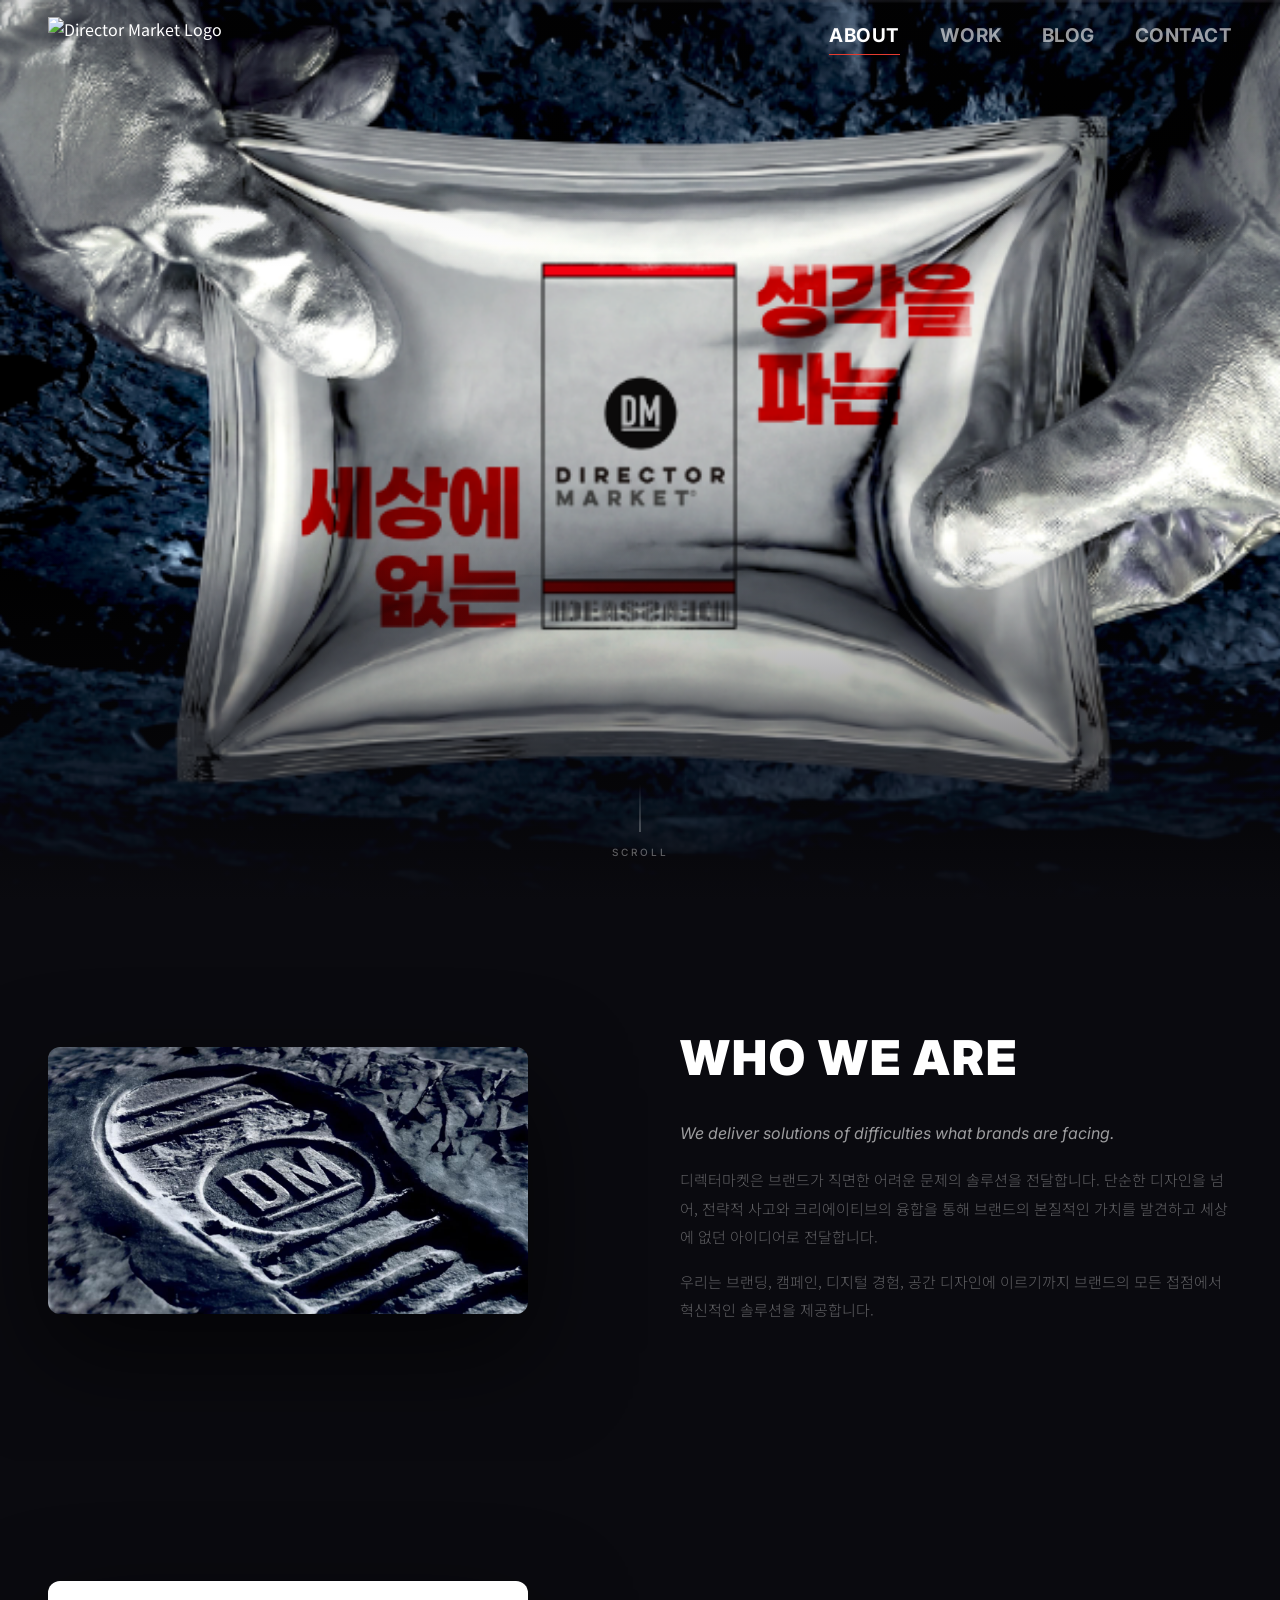
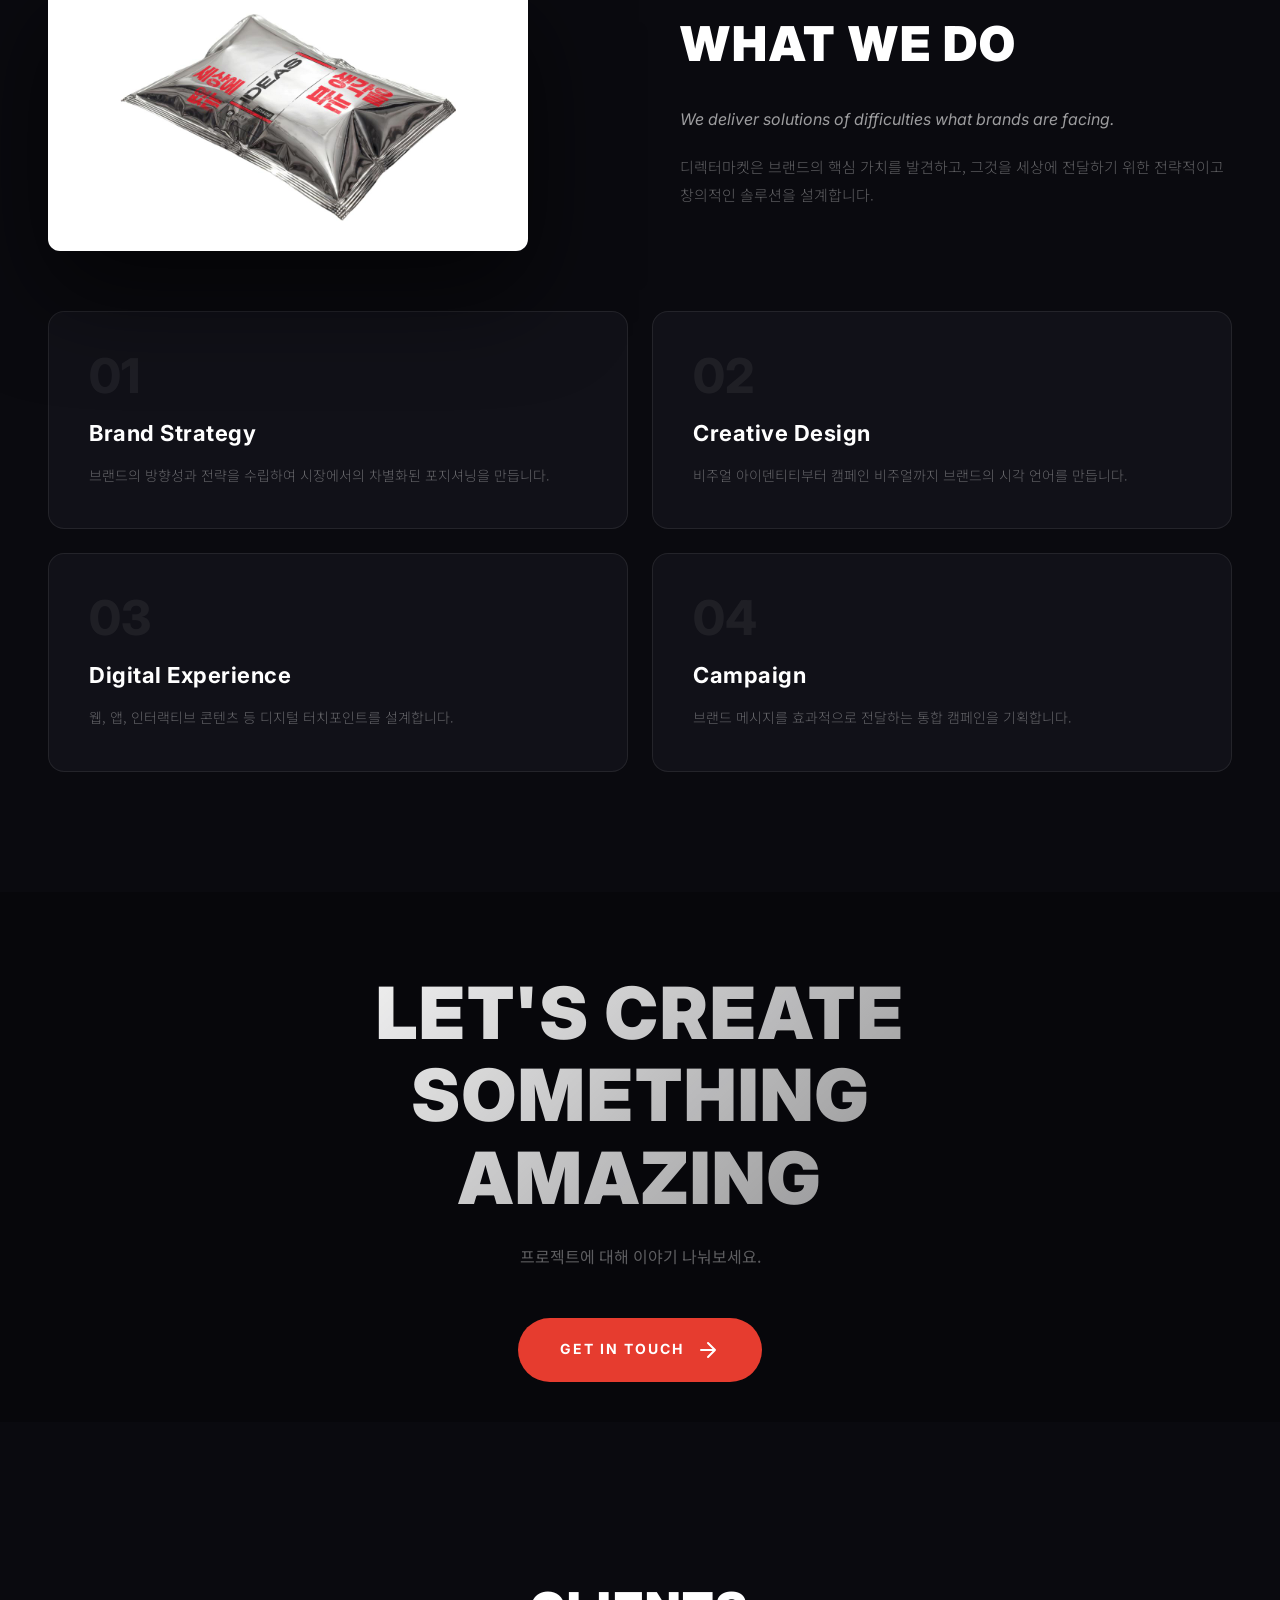
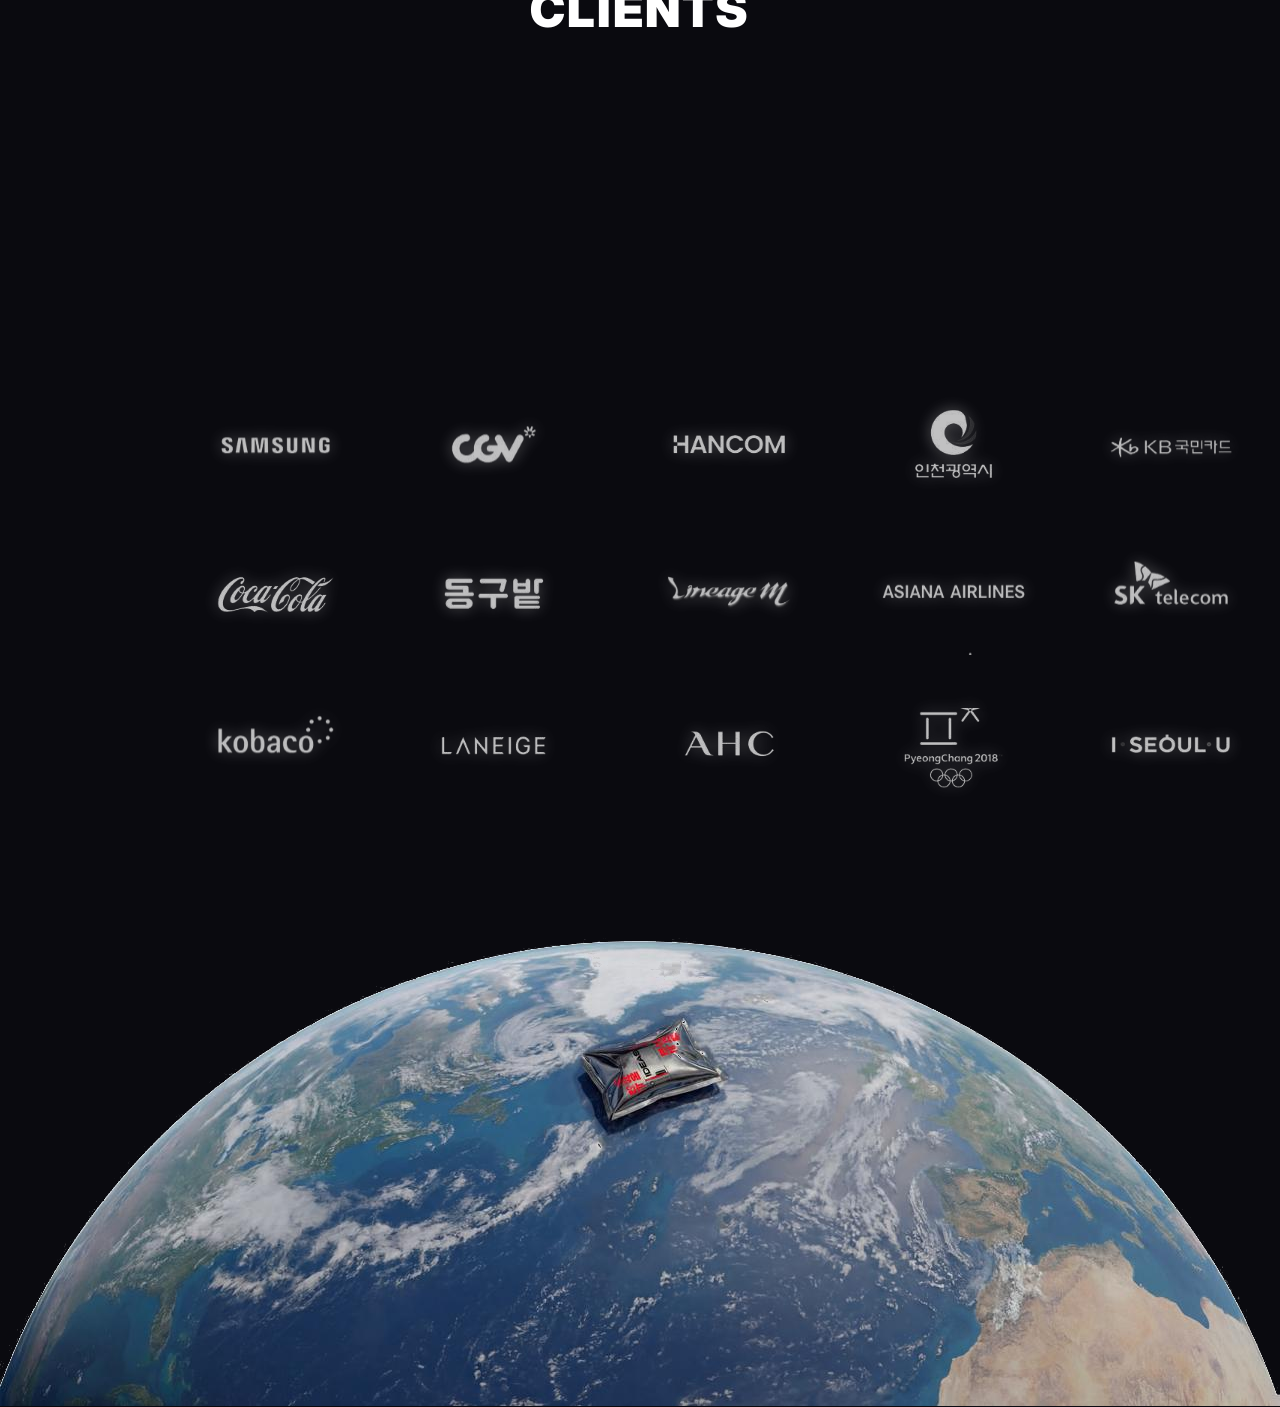
==== commit 436e7125: "WHAT WE DO 옆에 IDEAS pack 이미지 배치 + 별도 IDEAS 섹션 제거 기존 가운데 정렬 인트로(타이틀/리드/바디)를 about-grid 2열 구조로 바꿔 좌측에 " ====
--- a/index.html
+++ b/index.html
@@ -46,27 +46,6 @@
         </div>
     </section>
 
-    <!-- IDEAS Section (Hero supplemental) -->
-    <section class="section section-about" id="ideas">
-        <div class="about-grid">
-            <div class="about-visual" data-aos="fade-right">
-                <img src="img/ideas-pack.jpg" alt="Director Market IDEAS Pack" class="about-img floating">
-            </div>
-            <div class="about-content" data-aos="fade-left">
-                <h2 class="section-title">IDEAS</h2>
-                <p class="section-lead">세상에 없던 생각을 봉인하다.</p>
-                <p class="section-body">
-                    디렉터마켓은 브랜드의 본질을 꿰뚫는 단 하나의 아이디어를
-                    하나의 패키지처럼 정교하게 디자인합니다.
-                </p>
-                <p class="section-body">
-                    크리에이티브의 가치를 무게로 환산하지 않습니다.
-                    우리의 아이디어는 봉인된 순간부터, 브랜드의 새로운 미래가 됩니다.
-                </p>
-            </div>
-        </div>
-    </section>
-
     <!-- WHO WE ARE Section -->
     <section class="section section-about" id="about">
         <div class="about-grid">
@@ -92,13 +71,19 @@
     <!-- WHAT WE DO Section -->
     <section class="section section-services" id="works">
         <div class="services-container">
-            <h2 class="section-title" data-aos="fade-up">WHAT WE DO</h2>
-            <p class="section-lead" data-aos="fade-up" data-aos-delay="100">We deliver solutions of difficulties what
-                brands are facing.</p>
-            <p class="section-body" data-aos="fade-up" data-aos-delay="200">
-                디렉터마켓은 브랜드의 핵심 가치를 발견하고, 그것을 세상에 전달하기 위한
-                전략적이고 창의적인 솔루션을 설계합니다.
-            </p>
+            <div class="about-grid">
+                <div class="about-visual" data-aos="fade-right">
+                    <img src="img/ideas-pack.jpg" alt="Director Market IDEAS Pack" class="about-img floating">
+                </div>
+                <div class="about-content" data-aos="fade-left">
+                    <h2 class="section-title">WHAT WE DO</h2>
+                    <p class="section-lead">We deliver solutions of difficulties what brands are facing.</p>
+                    <p class="section-body">
+                        디렉터마켓은 브랜드의 핵심 가치를 발견하고, 그것을 세상에 전달하기 위한
+                        전략적이고 창의적인 솔루션을 설계합니다.
+                    </p>
+                </div>
+            </div>
 
             <div class="services-grid" data-aos="fade-up" data-aos-delay="300">
                 <div class="service-card">
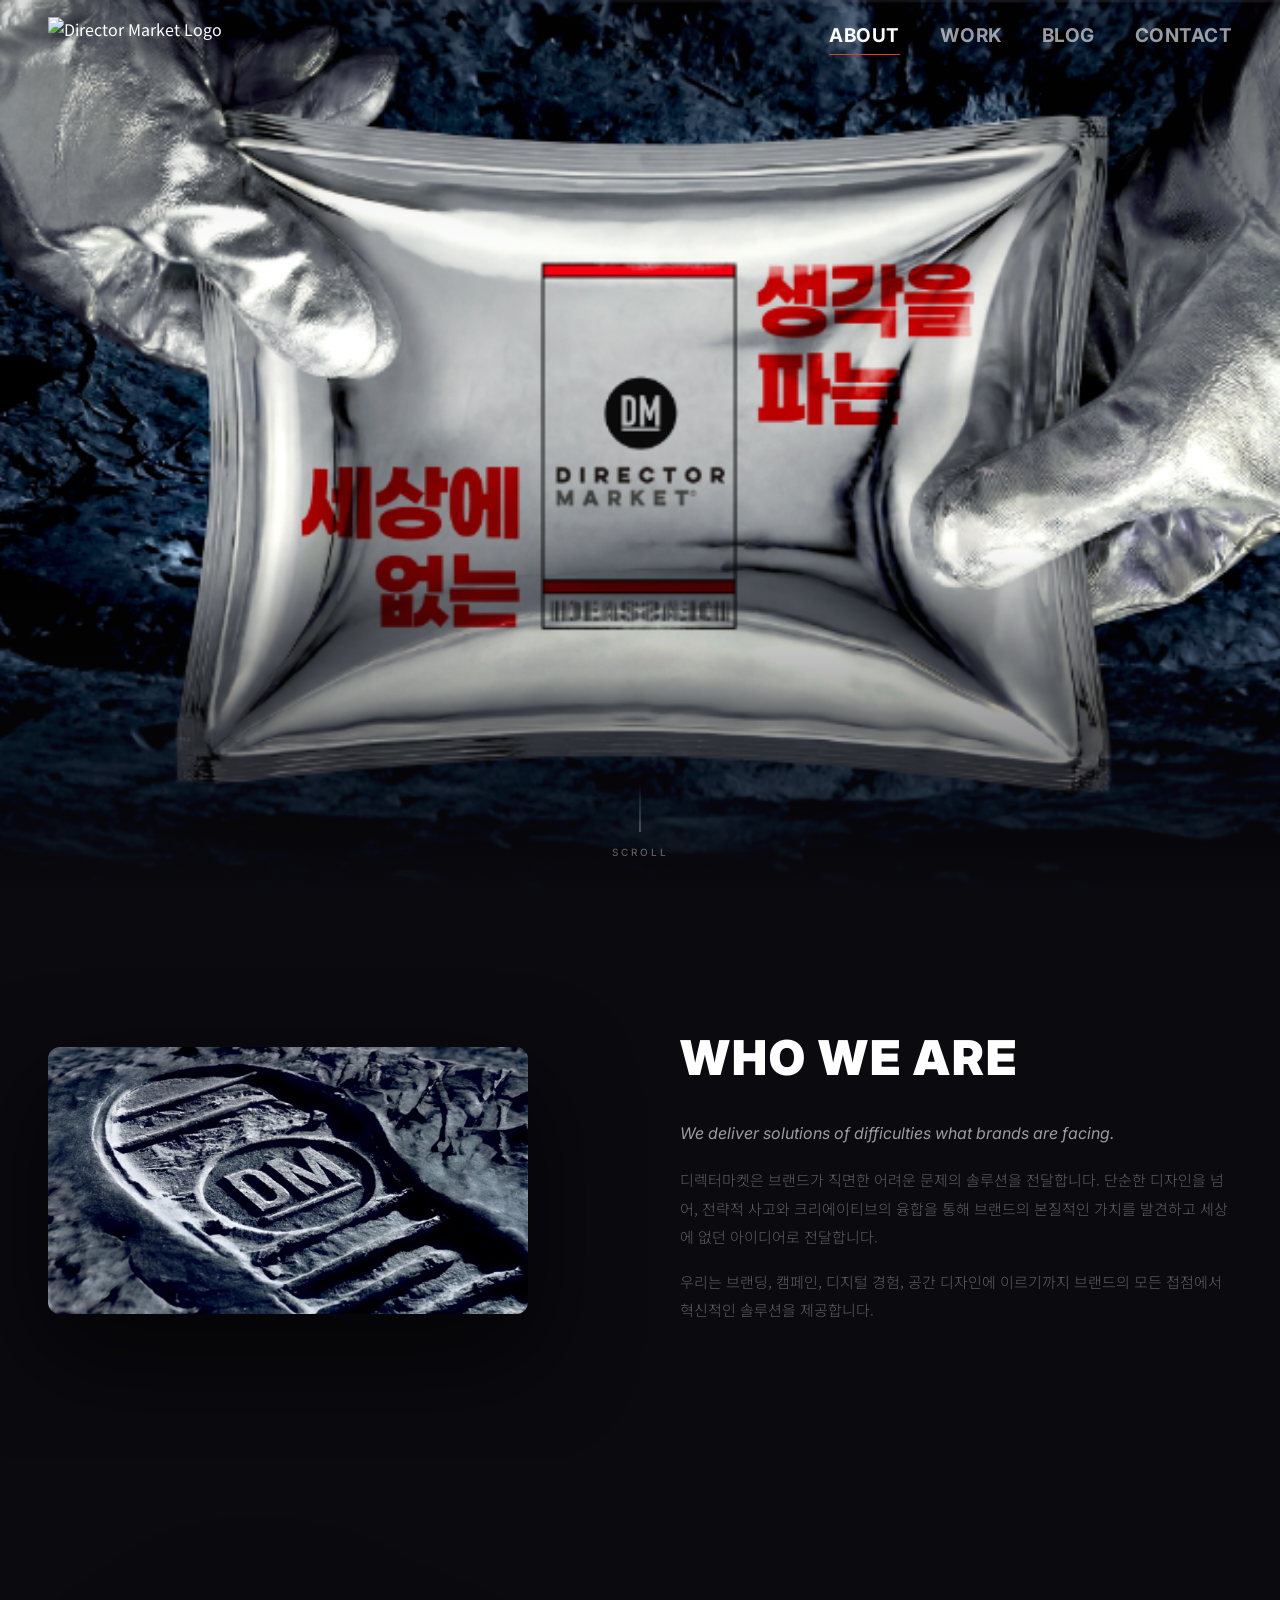
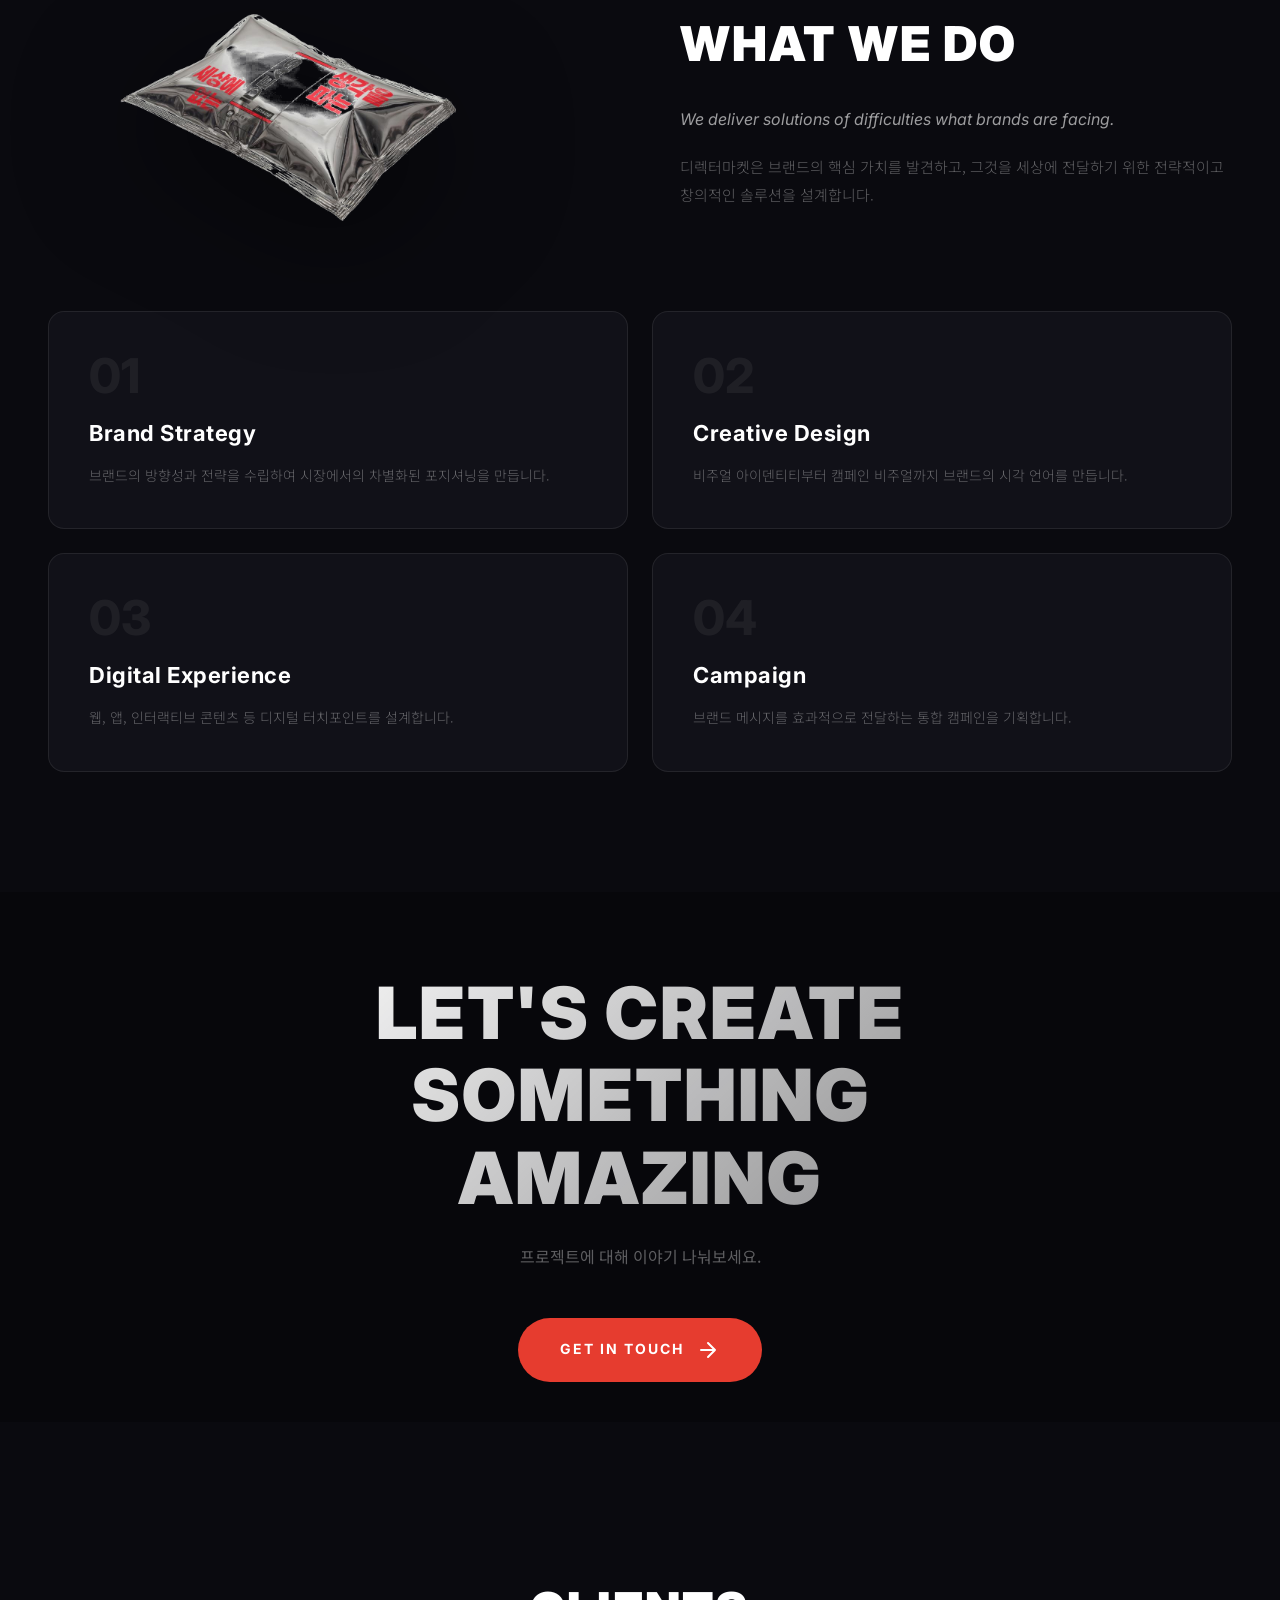
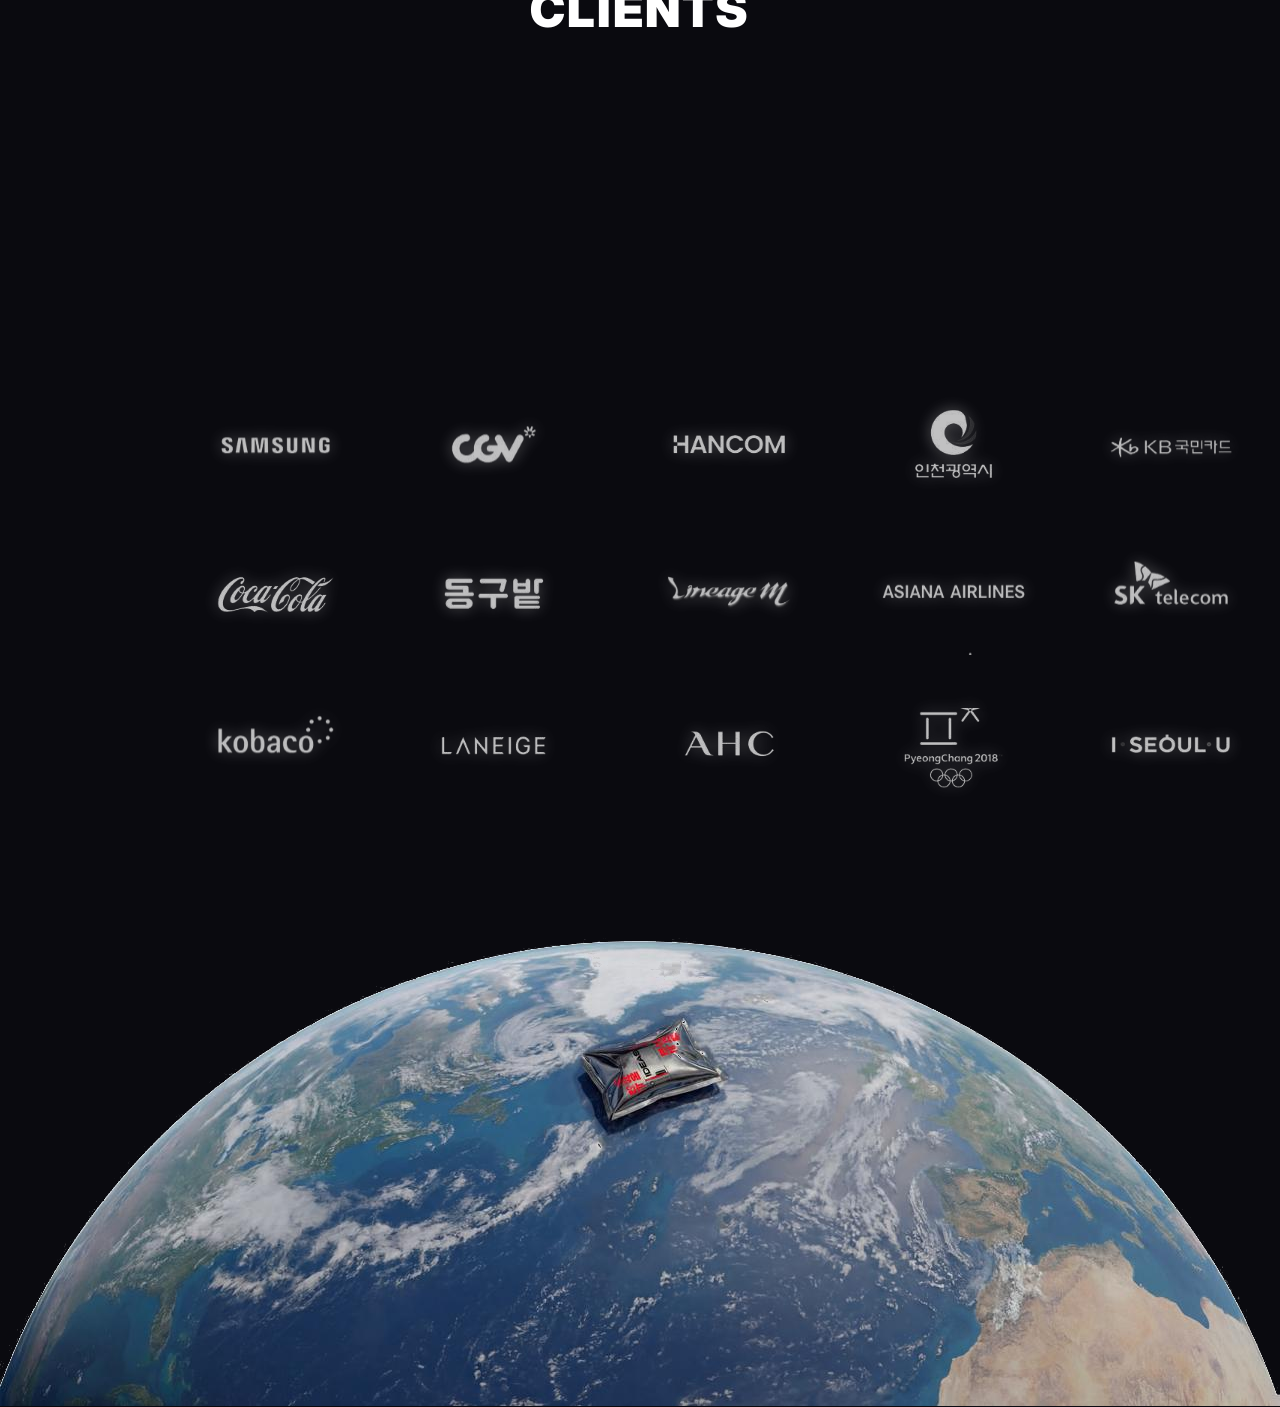
==== commit a9e5bd8d: "IDEAS pack 이미지 흰 배경 제거 — PNG 투명 처리 JPG를 PNG로 재변환 (단순 chroma-key + 가장자리 알파 램프). .ideas-pack-img 클래스 추" ====
--- a/index.html
+++ b/index.html
@@ -73,7 +73,7 @@
         <div class="services-container">
             <div class="about-grid">
                 <div class="about-visual" data-aos="fade-right">
-                    <img src="img/ideas-pack.jpg" alt="Director Market IDEAS Pack" class="about-img floating">
+                    <img src="img/ideas-pack.png" alt="Director Market IDEAS Pack" class="about-img floating ideas-pack-img">
                 </div>
                 <div class="about-content" data-aos="fade-left">
                     <h2 class="section-title">WHAT WE DO</h2>
--- a/style.css
+++ b/style.css
@@ -508,6 +508,15 @@
     max-width: 480px;
     border-radius: 12px;
     box-shadow: 0 40px 100px rgba(0, 0, 0, 0.6);
+}
+
+/* Transparent PNG: skip rectangular shadow/radius, use drop-shadow filter so
+   the shadow follows the alpha outline instead of the image bounding box. */
+.ideas-pack-img {
+    border-radius: 0;
+    box-shadow: none;
+    background: transparent;
+    filter: drop-shadow(0 30px 60px rgba(0, 0, 0, 0.55));
 }
 
 .floating {
